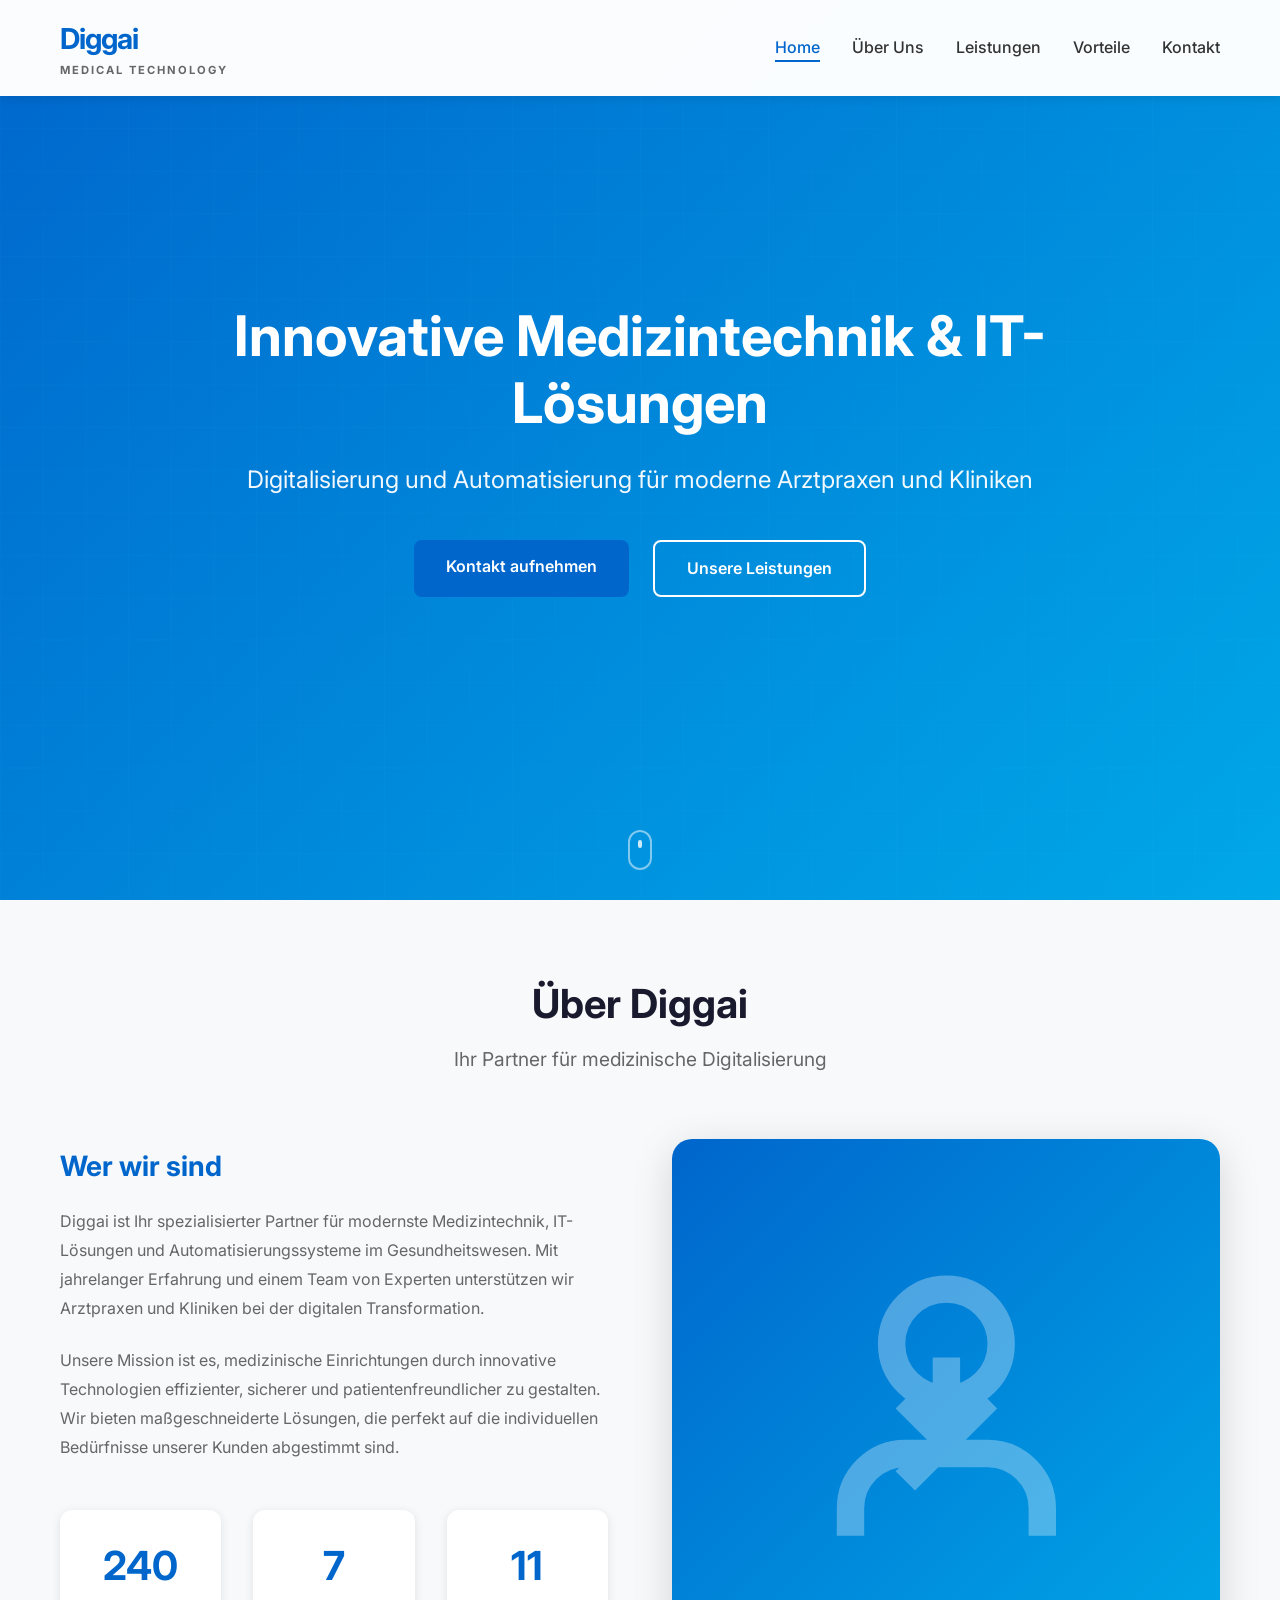
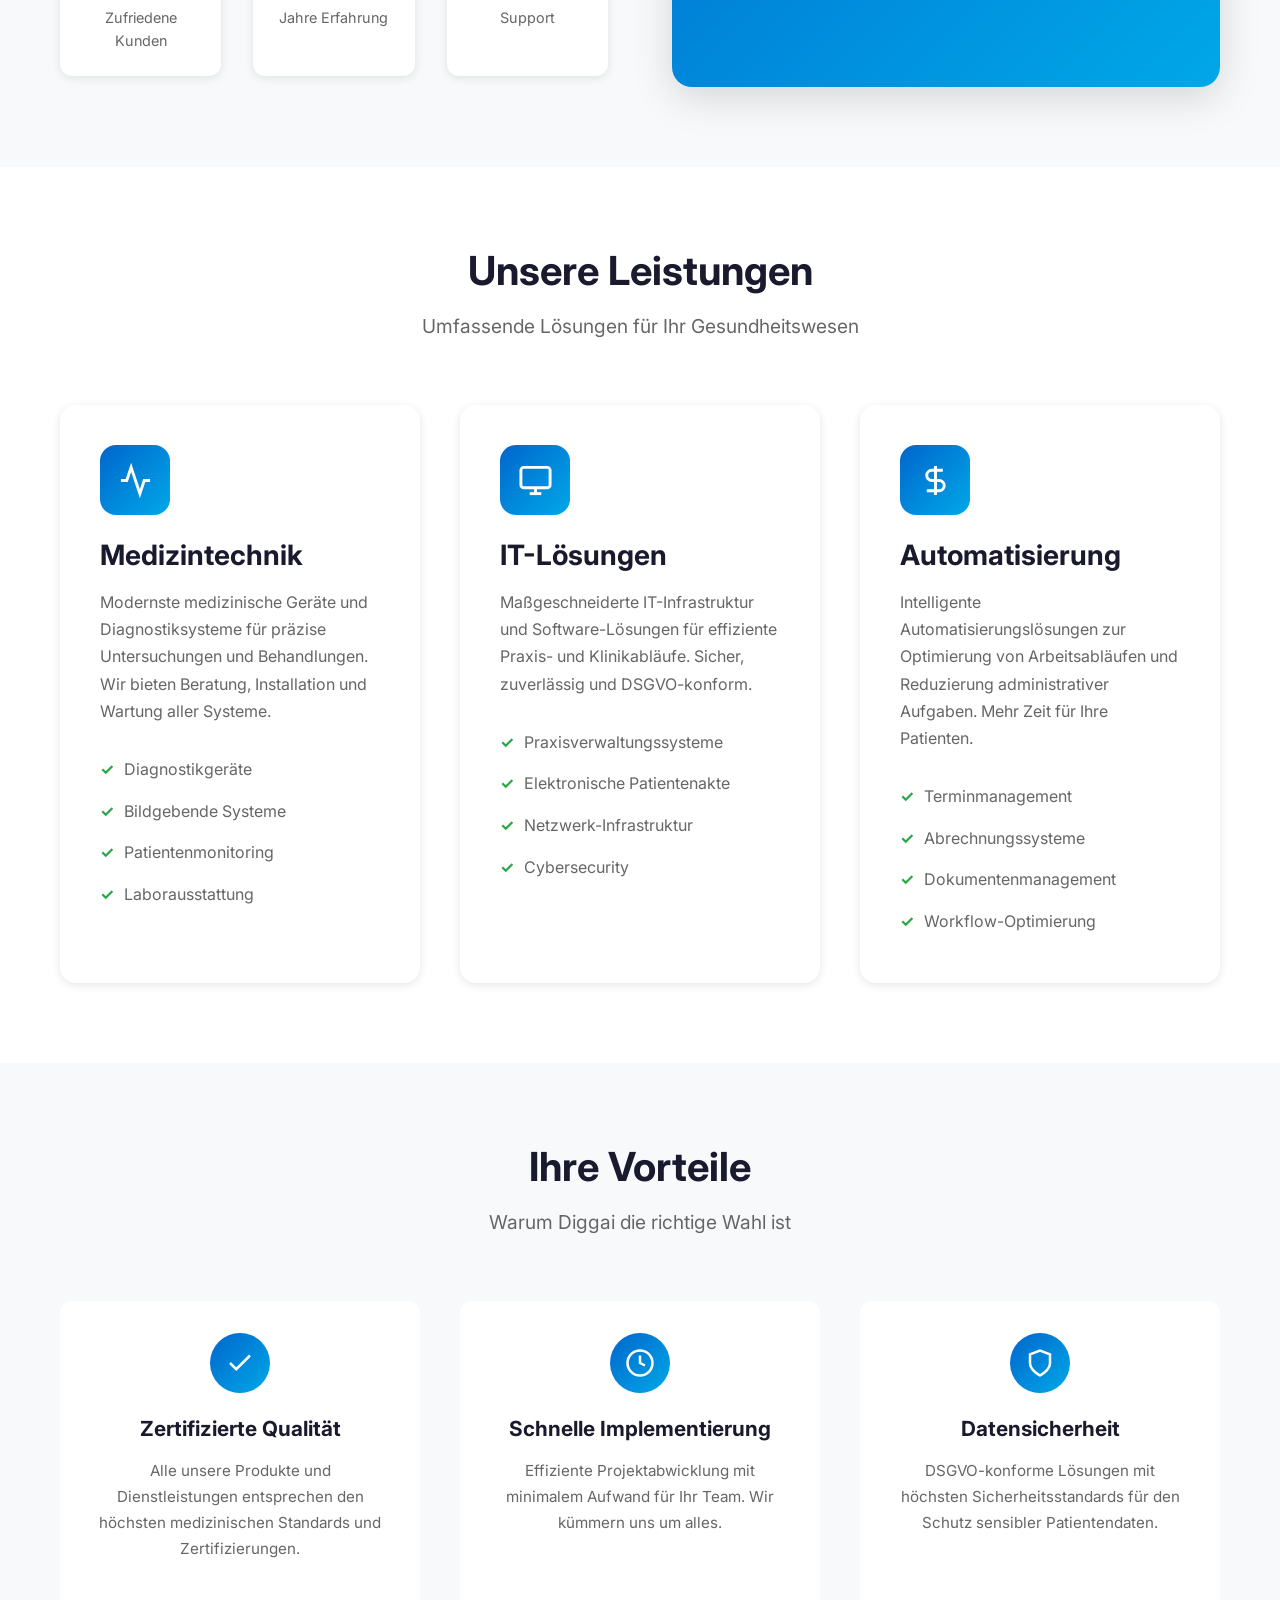
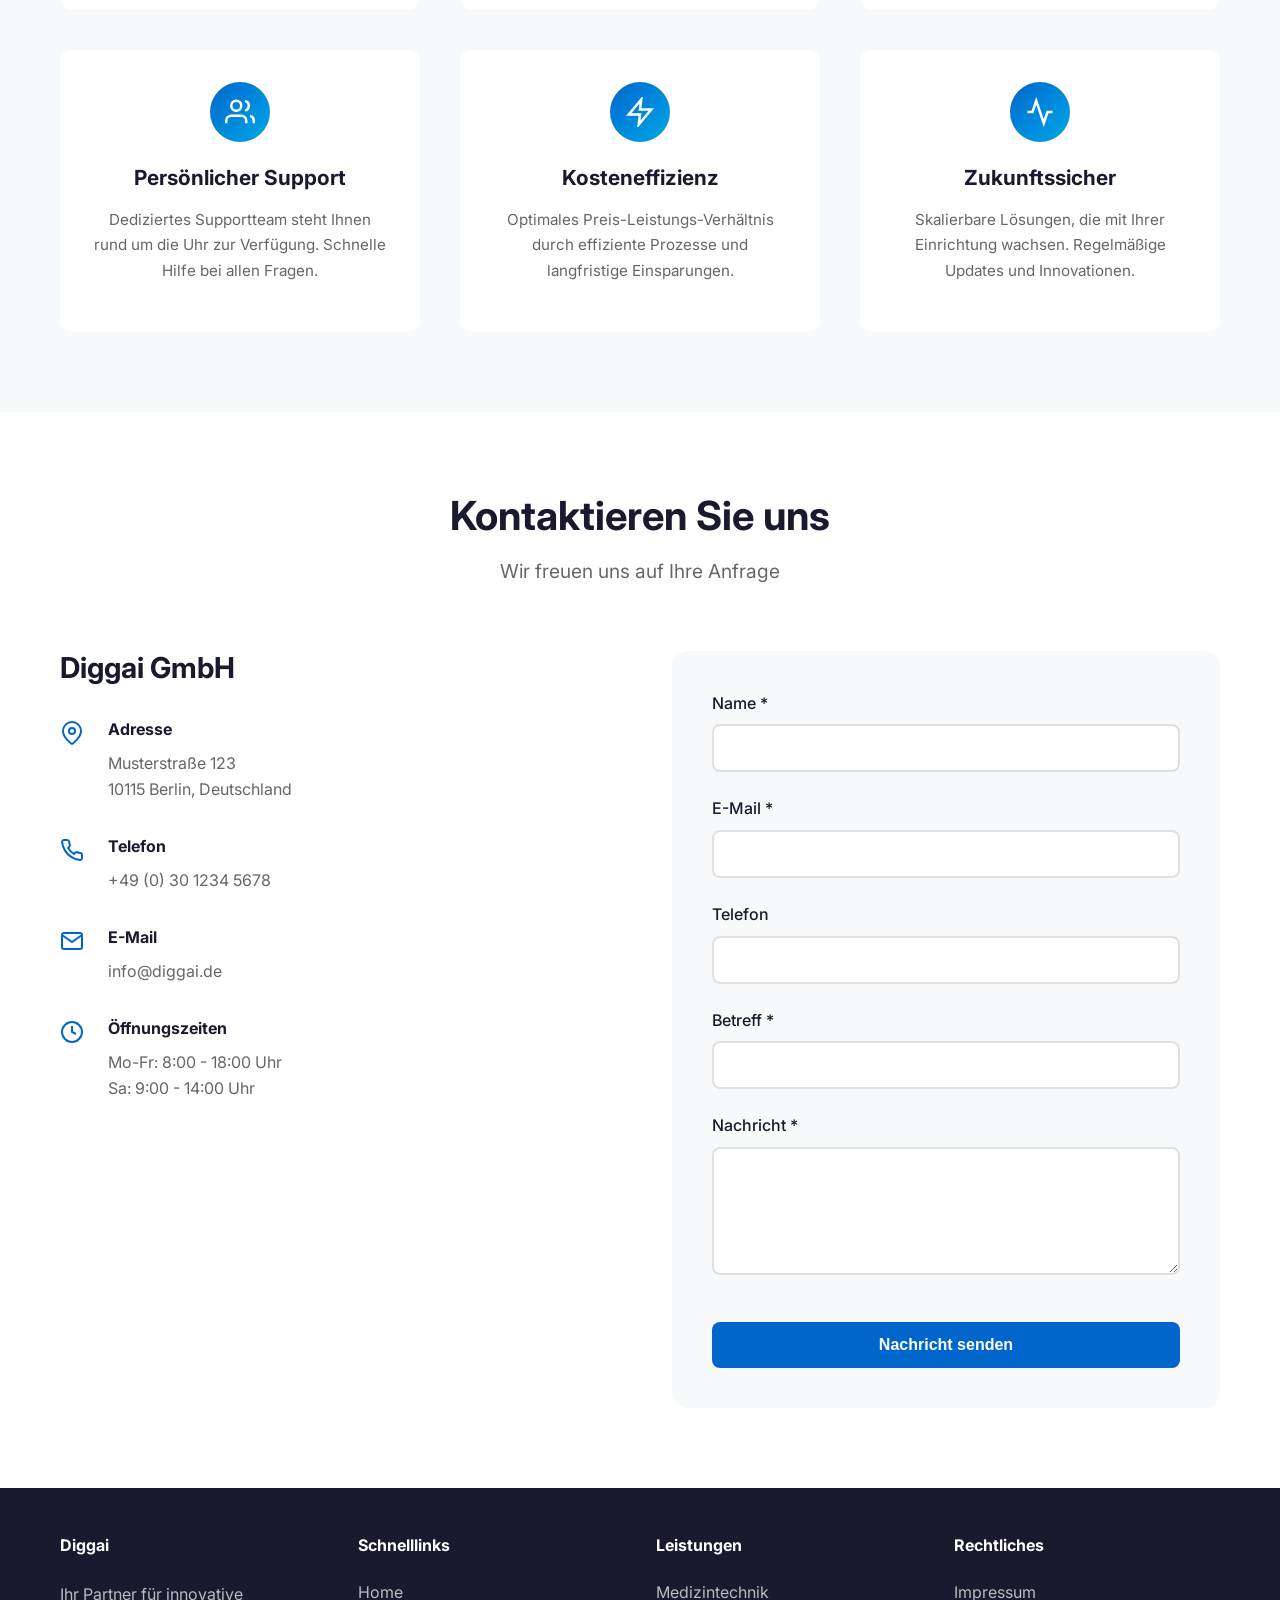
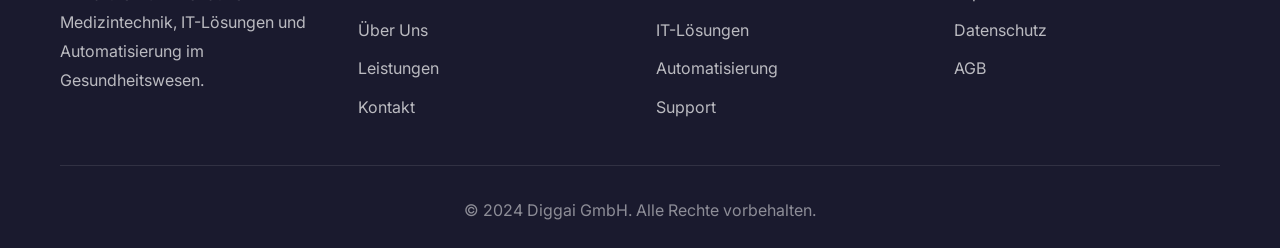
==== index.html @ b7301dbe "Create complete single-page website for Diggai medical technology company Co-authored-by: alshdaifat" ====
<!DOCTYPE html>
<html lang="de">
<head>
    <meta charset="UTF-8">
    <meta name="viewport" content="width=device-width, initial-scale=1.0">
    <meta name="description" content="Diggai - Medizintechnik, IT-Lösungen und Automatisierung für Arztpraxen und Kliniken">
    <meta name="keywords" content="Medizintechnik, IT-Lösungen, Automatisierung, Arztpraxen, Kliniken, Digitalisierung">
    <title>Diggai - Medizintechnik & IT-Lösungen für Gesundheitseinrichtungen</title>
    <link rel="stylesheet" href="styles.css">
    <link rel="preconnect" href="https://fonts.googleapis.com">
    <link rel="preconnect" href="https://fonts.gstatic.com" crossorigin>
    <link href="https://fonts.googleapis.com/css2?family=Inter:wght@300;400;600;700&display=swap" rel="stylesheet">
</head>
<body>
    <!-- Navigation -->
    <nav class="navbar" id="navbar">
        <div class="container">
            <div class="nav-content">
                <div class="logo">
                    <span class="logo-text">Diggai</span>
                    <span class="logo-subtitle">Medical Technology</span>
                </div>
                <ul class="nav-menu" id="nav-menu">
                    <li><a href="#home" class="nav-link">Home</a></li>
                    <li><a href="#about" class="nav-link">Über Uns</a></li>
                    <li><a href="#services" class="nav-link">Leistungen</a></li>
                    <li><a href="#benefits" class="nav-link">Vorteile</a></li>
                    <li><a href="#contact" class="nav-link">Kontakt</a></li>
                </ul>
                <button class="mobile-menu-toggle" id="mobile-menu-toggle" aria-label="Toggle menu">
                    <span></span>
                    <span></span>
                    <span></span>
                </button>
            </div>
        </div>
    </nav>

    <!-- Hero Section -->
    <section id="home" class="hero">
        <div class="hero-overlay"></div>
        <div class="container">
            <div class="hero-content">
                <h1 class="hero-title fade-in">Innovative Medizintechnik & IT-Lösungen</h1>
                <p class="hero-subtitle fade-in">Digitalisierung und Automatisierung für moderne Arztpraxen und Kliniken</p>
                <div class="hero-buttons fade-in">
                    <a href="#contact" class="btn btn-primary">Kontakt aufnehmen</a>
                    <a href="#services" class="btn btn-secondary">Unsere Leistungen</a>
                </div>
            </div>
        </div>
        <div class="scroll-indicator">
            <span></span>
        </div>
    </section>

    <!-- About Section -->
    <section id="about" class="about section">
        <div class="container">
            <div class="section-header">
                <h2 class="section-title">Über Diggai</h2>
                <p class="section-subtitle">Ihr Partner für medizinische Digitalisierung</p>
            </div>
            <div class="about-content">
                <div class="about-text">
                    <h3>Wer wir sind</h3>
                    <p>Diggai ist Ihr spezialisierter Partner für modernste Medizintechnik, IT-Lösungen und Automatisierungssysteme im Gesundheitswesen. Mit jahrelanger Erfahrung und einem Team von Experten unterstützen wir Arztpraxen und Kliniken bei der digitalen Transformation.</p>
                    <p>Unsere Mission ist es, medizinische Einrichtungen durch innovative Technologien effizienter, sicherer und patientenfreundlicher zu gestalten. Wir bieten maßgeschneiderte Lösungen, die perfekt auf die individuellen Bedürfnisse unserer Kunden abgestimmt sind.</p>
                    <div class="about-stats">
                        <div class="stat">
                            <span class="stat-number">500+</span>
                            <span class="stat-label">Zufriedene Kunden</span>
                        </div>
                        <div class="stat">
                            <span class="stat-number">15+</span>
                            <span class="stat-label">Jahre Erfahrung</span>
                        </div>
                        <div class="stat">
                            <span class="stat-number">24/7</span>
                            <span class="stat-label">Support</span>
                        </div>
                    </div>
                </div>
                <div class="about-image">
                    <div class="image-placeholder">
                        <svg xmlns="http://www.w3.org/2000/svg" viewBox="0 0 24 24" fill="none" stroke="currentColor" stroke-width="2">
                            <path d="M19 21v-2a4 4 0 0 0-4-4H9a4 4 0 0 0-4 4v2"></path>
                            <circle cx="12" cy="7" r="4"></circle>
                            <path d="M12 14l-3 3m0-6l3 3m0 0l3-3m-3 3V8"></path>
                        </svg>
                    </div>
                </div>
            </div>
        </div>
    </section>

    <!-- Services Section -->
    <section id="services" class="services section">
        <div class="container">
            <div class="section-header">
                <h2 class="section-title">Unsere Leistungen</h2>
                <p class="section-subtitle">Umfassende Lösungen für Ihr Gesundheitswesen</p>
            </div>
            <div class="services-grid">
                <div class="service-card">
                    <div class="service-icon">
                        <svg xmlns="http://www.w3.org/2000/svg" viewBox="0 0 24 24" fill="none" stroke="currentColor" stroke-width="2">
                            <path d="M22 12h-4l-3 9L9 3l-3 9H2"></path>
                        </svg>
                    </div>
                    <h3>Medizintechnik</h3>
                    <p>Modernste medizinische Geräte und Diagnostiksysteme für präzise Untersuchungen und Behandlungen. Wir bieten Beratung, Installation und Wartung aller Systeme.</p>
                    <ul class="service-features">
                        <li>Diagnostikgeräte</li>
                        <li>Bildgebende Systeme</li>
                        <li>Patientenmonitoring</li>
                        <li>Laborausstattung</li>
                    </ul>
                </div>
                <div class="service-card">
                    <div class="service-icon">
                        <svg xmlns="http://www.w3.org/2000/svg" viewBox="0 0 24 24" fill="none" stroke="currentColor" stroke-width="2">
                            <rect x="2" y="3" width="20" height="14" rx="2" ry="2"></rect>
                            <line x1="8" y1="21" x2="16" y2="21"></line>
                            <line x1="12" y1="17" x2="12" y2="21"></line>
                        </svg>
                    </div>
                    <h3>IT-Lösungen</h3>
                    <p>Maßgeschneiderte IT-Infrastruktur und Software-Lösungen für effiziente Praxis- und Klinikabläufe. Sicher, zuverlässig und DSGVO-konform.</p>
                    <ul class="service-features">
                        <li>Praxisverwaltungssysteme</li>
                        <li>Elektronische Patientenakte</li>
                        <li>Netzwerk-Infrastruktur</li>
                        <li>Cybersecurity</li>
                    </ul>
                </div>
                <div class="service-card">
                    <div class="service-icon">
                        <svg xmlns="http://www.w3.org/2000/svg" viewBox="0 0 24 24" fill="none" stroke="currentColor" stroke-width="2">
                            <path d="M12 2v20M17 5H9.5a3.5 3.5 0 0 0 0 7h5a3.5 3.5 0 0 1 0 7H6"></path>
                        </svg>
                    </div>
                    <h3>Automatisierung</h3>
                    <p>Intelligente Automatisierungslösungen zur Optimierung von Arbeitsabläufen und Reduzierung administrativer Aufgaben. Mehr Zeit für Ihre Patienten.</p>
                    <ul class="service-features">
                        <li>Terminmanagement</li>
                        <li>Abrechnungssysteme</li>
                        <li>Dokumentenmanagement</li>
                        <li>Workflow-Optimierung</li>
                    </ul>
                </div>
            </div>
        </div>
    </section>

    <!-- Benefits Section -->
    <section id="benefits" class="benefits section">
        <div class="container">
            <div class="section-header">
                <h2 class="section-title">Ihre Vorteile</h2>
                <p class="section-subtitle">Warum Diggai die richtige Wahl ist</p>
            </div>
            <div class="benefits-grid">
                <div class="benefit-item">
                    <div class="benefit-icon">
                        <svg xmlns="http://www.w3.org/2000/svg" viewBox="0 0 24 24" fill="none" stroke="currentColor" stroke-width="2">
                            <polyline points="20 6 9 17 4 12"></polyline>
                        </svg>
                    </div>
                    <h3>Zertifizierte Qualität</h3>
                    <p>Alle unsere Produkte und Dienstleistungen entsprechen den höchsten medizinischen Standards und Zertifizierungen.</p>
                </div>
                <div class="benefit-item">
                    <div class="benefit-icon">
                        <svg xmlns="http://www.w3.org/2000/svg" viewBox="0 0 24 24" fill="none" stroke="currentColor" stroke-width="2">
                            <circle cx="12" cy="12" r="10"></circle>
                            <polyline points="12 6 12 12 16 14"></polyline>
                        </svg>
                    </div>
                    <h3>Schnelle Implementierung</h3>
                    <p>Effiziente Projektabwicklung mit minimalem Aufwand für Ihr Team. Wir kümmern uns um alles.</p>
                </div>
                <div class="benefit-item">
                    <div class="benefit-icon">
                        <svg xmlns="http://www.w3.org/2000/svg" viewBox="0 0 24 24" fill="none" stroke="currentColor" stroke-width="2">
                            <path d="M12 22s8-4 8-10V5l-8-3-8 3v7c0 6 8 10 8 10z"></path>
                        </svg>
                    </div>
                    <h3>Datensicherheit</h3>
                    <p>DSGVO-konforme Lösungen mit höchsten Sicherheitsstandards für den Schutz sensibler Patientendaten.</p>
                </div>
                <div class="benefit-item">
                    <div class="benefit-icon">
                        <svg xmlns="http://www.w3.org/2000/svg" viewBox="0 0 24 24" fill="none" stroke="currentColor" stroke-width="2">
                            <path d="M17 21v-2a4 4 0 0 0-4-4H5a4 4 0 0 0-4 4v2"></path>
                            <circle cx="9" cy="7" r="4"></circle>
                            <path d="M23 21v-2a4 4 0 0 0-3-3.87"></path>
                            <path d="M16 3.13a4 4 0 0 1 0 7.75"></path>
                        </svg>
                    </div>
                    <h3>Persönlicher Support</h3>
                    <p>Dediziertes Supportteam steht Ihnen rund um die Uhr zur Verfügung. Schnelle Hilfe bei allen Fragen.</p>
                </div>
                <div class="benefit-item">
                    <div class="benefit-icon">
                        <svg xmlns="http://www.w3.org/2000/svg" viewBox="0 0 24 24" fill="none" stroke="currentColor" stroke-width="2">
                            <path d="M13 2L3 14h9l-1 8 10-12h-9l1-8z"></path>
                        </svg>
                    </div>
                    <h3>Kosteneffizienz</h3>
                    <p>Optimales Preis-Leistungs-Verhältnis durch effiziente Prozesse und langfristige Einsparungen.</p>
                </div>
                <div class="benefit-item">
                    <div class="benefit-icon">
                        <svg xmlns="http://www.w3.org/2000/svg" viewBox="0 0 24 24" fill="none" stroke="currentColor" stroke-width="2">
                            <polyline points="22 12 18 12 15 21 9 3 6 12 2 12"></polyline>
                        </svg>
                    </div>
                    <h3>Zukunftssicher</h3>
                    <p>Skalierbare Lösungen, die mit Ihrer Einrichtung wachsen. Regelmäßige Updates und Innovationen.</p>
                </div>
            </div>
        </div>
    </section>

    <!-- Contact Section -->
    <section id="contact" class="contact section">
        <div class="container">
            <div class="section-header">
                <h2 class="section-title">Kontaktieren Sie uns</h2>
                <p class="section-subtitle">Wir freuen uns auf Ihre Anfrage</p>
            </div>
            <div class="contact-content">
                <div class="contact-info">
                    <h3>Diggai GmbH</h3>
                    <div class="contact-item">
                        <svg xmlns="http://www.w3.org/2000/svg" viewBox="0 0 24 24" fill="none" stroke="currentColor" stroke-width="2">
                            <path d="M21 10c0 7-9 13-9 13s-9-6-9-13a9 9 0 0 1 18 0z"></path>
                            <circle cx="12" cy="10" r="3"></circle>
                        </svg>
                        <div>
                            <strong>Adresse</strong>
                            <p>Musterstraße 123<br>10115 Berlin, Deutschland</p>
                        </div>
                    </div>
                    <div class="contact-item">
                        <svg xmlns="http://www.w3.org/2000/svg" viewBox="0 0 24 24" fill="none" stroke="currentColor" stroke-width="2">
                            <path d="M22 16.92v3a2 2 0 0 1-2.18 2 19.79 19.79 0 0 1-8.63-3.07 19.5 19.5 0 0 1-6-6 19.79 19.79 0 0 1-3.07-8.67A2 2 0 0 1 4.11 2h3a2 2 0 0 1 2 1.72 12.84 12.84 0 0 0 .7 2.81 2 2 0 0 1-.45 2.11L8.09 9.91a16 16 0 0 0 6 6l1.27-1.27a2 2 0 0 1 2.11-.45 12.84 12.84 0 0 0 2.81.7A2 2 0 0 1 22 16.92z"></path>
                        </svg>
                        <div>
                            <strong>Telefon</strong>
                            <p>+49 (0) 30 1234 5678</p>
                        </div>
                    </div>
                    <div class="contact-item">
                        <svg xmlns="http://www.w3.org/2000/svg" viewBox="0 0 24 24" fill="none" stroke="currentColor" stroke-width="2">
                            <path d="M4 4h16c1.1 0 2 .9 2 2v12c0 1.1-.9 2-2 2H4c-1.1 0-2-.9-2-2V6c0-1.1.9-2 2-2z"></path>
                            <polyline points="22,6 12,13 2,6"></polyline>
                        </svg>
                        <div>
                            <strong>E-Mail</strong>
                            <p>info@diggai.de</p>
                        </div>
                    </div>
                    <div class="contact-item">
                        <svg xmlns="http://www.w3.org/2000/svg" viewBox="0 0 24 24" fill="none" stroke="currentColor" stroke-width="2">
                            <circle cx="12" cy="12" r="10"></circle>
                            <polyline points="12 6 12 12 16 14"></polyline>
                        </svg>
                        <div>
                            <strong>Öffnungszeiten</strong>
                            <p>Mo-Fr: 8:00 - 18:00 Uhr<br>Sa: 9:00 - 14:00 Uhr</p>
                        </div>
                    </div>
                </div>
                <div class="contact-form-wrapper">
                    <form class="contact-form" id="contact-form">
                        <div class="form-group">
                            <label for="name">Name *</label>
                            <input type="text" id="name" name="name" required>
                        </div>
                        <div class="form-group">
                            <label for="email">E-Mail *</label>
                            <input type="email" id="email" name="email" required>
                        </div>
                        <div class="form-group">
                            <label for="phone">Telefon</label>
                            <input type="tel" id="phone" name="phone">
                        </div>
                        <div class="form-group">
                            <label for="subject">Betreff *</label>
                            <input type="text" id="subject" name="subject" required>
                        </div>
                        <div class="form-group">
                            <label for="message">Nachricht *</label>
                            <textarea id="message" name="message" rows="5" required></textarea>
                        </div>
                        <button type="submit" class="btn btn-primary">Nachricht senden</button>
                    </form>
                    <div id="form-message" class="form-message"></div>
                </div>
            </div>
        </div>
    </section>

    <!-- Footer -->
    <footer class="footer">
        <div class="container">
            <div class="footer-content">
                <div class="footer-col">
                    <h4>Diggai</h4>
                    <p>Ihr Partner für innovative Medizintechnik, IT-Lösungen und Automatisierung im Gesundheitswesen.</p>
                </div>
                <div class="footer-col">
                    <h4>Schnelllinks</h4>
                    <ul>
                        <li><a href="#home">Home</a></li>
                        <li><a href="#about">Über Uns</a></li>
                        <li><a href="#services">Leistungen</a></li>
                        <li><a href="#contact">Kontakt</a></li>
                    </ul>
                </div>
                <div class="footer-col">
                    <h4>Leistungen</h4>
                    <ul>
                        <li><a href="#services">Medizintechnik</a></li>
                        <li><a href="#services">IT-Lösungen</a></li>
                        <li><a href="#services">Automatisierung</a></li>
                        <li><a href="#services">Support</a></li>
                    </ul>
                </div>
                <div class="footer-col">
                    <h4>Rechtliches</h4>
                    <ul>
                        <li><a href="#impressum">Impressum</a></li>
                        <li><a href="#datenschutz">Datenschutz</a></li>
                        <li><a href="#agb">AGB</a></li>
                    </ul>
                </div>
            </div>
            <div class="footer-bottom">
                <p>&copy; 2024 Diggai GmbH. Alle Rechte vorbehalten.</p>
            </div>
        </div>
    </footer>

    <script src="script.js"></script>
</body>
</html>
---- styles.css ----
/* Reset and Base Styles */
* {
    margin: 0;
    padding: 0;
    box-sizing: border-box;
}

:root {
    --primary-color: #0066cc;
    --secondary-color: #00a8e8;
    --accent-color: #00d9ff;
    --dark-color: #1a1a2e;
    --light-color: #f8f9fa;
    --text-color: #333333;
    --text-light: #666666;
    --success-color: #28a745;
    --border-color: #e0e0e0;
    --shadow: 0 2px 10px rgba(0, 0, 0, 0.1);
    --shadow-lg: 0 10px 40px rgba(0, 0, 0, 0.15);
}

html {
    scroll-behavior: smooth;
}

body {
    font-family: 'Inter', -apple-system, BlinkMacSystemFont, 'Segoe UI', Roboto, Oxygen, Ubuntu, Cantarell, sans-serif;
    line-height: 1.6;
    color: var(--text-color);
    background-color: #ffffff;
}

.container {
    max-width: 1200px;
    margin: 0 auto;
    padding: 0 20px;
}

.section {
    padding: 80px 0;
}

/* Typography */
h1, h2, h3, h4, h5, h6 {
    font-weight: 700;
    line-height: 1.2;
    margin-bottom: 1rem;
}

h1 {
    font-size: 3rem;
}

h2 {
    font-size: 2.5rem;
}

h3 {
    font-size: 1.75rem;
}

p {
    margin-bottom: 1rem;
    color: var(--text-light);
}

/* Buttons */
.btn {
    display: inline-block;
    padding: 14px 32px;
    font-size: 1rem;
    font-weight: 600;
    text-decoration: none;
    border-radius: 8px;
    transition: all 0.3s ease;
    cursor: pointer;
    border: none;
    text-align: center;
}

.btn-primary {
    background-color: var(--primary-color);
    color: white;
}

.btn-primary:hover {
    background-color: #0052a3;
    transform: translateY(-2px);
    box-shadow: var(--shadow-lg);
}

.btn-secondary {
    background-color: transparent;
    color: white;
    border: 2px solid white;
}

.btn-secondary:hover {
    background-color: white;
    color: var(--primary-color);
}

/* Navigation */
.navbar {
    position: fixed;
    top: 0;
    left: 0;
    right: 0;
    background-color: rgba(255, 255, 255, 0.98);
    box-shadow: var(--shadow);
    z-index: 1000;
    transition: all 0.3s ease;
}

.navbar.scrolled {
    box-shadow: var(--shadow-lg);
}

.nav-content {
    display: flex;
    justify-content: space-between;
    align-items: center;
    padding: 1rem 0;
}

.logo {
    display: flex;
    flex-direction: column;
    font-weight: 700;
}

.logo-text {
    font-size: 1.8rem;
    color: var(--primary-color);
    letter-spacing: -1px;
}

.logo-subtitle {
    font-size: 0.7rem;
    color: var(--text-light);
    text-transform: uppercase;
    letter-spacing: 2px;
}

.nav-menu {
    display: flex;
    list-style: none;
    gap: 2rem;
}

.nav-link {
    text-decoration: none;
    color: var(--text-color);
    font-weight: 500;
    transition: color 0.3s ease;
    position: relative;
}

.nav-link:hover {
    color: var(--primary-color);
}

.nav-link::after {
    content: '';
    position: absolute;
    bottom: -5px;
    left: 0;
    width: 0;
    height: 2px;
    background-color: var(--primary-color);
    transition: width 0.3s ease;
}

.nav-link:hover::after {
    width: 100%;
}

.mobile-menu-toggle {
    display: none;
    flex-direction: column;
    gap: 4px;
    background: none;
    border: none;
    cursor: pointer;
}

.mobile-menu-toggle span {
    width: 25px;
    height: 3px;
    background-color: var(--text-color);
    transition: all 0.3s ease;
}

/* Hero Section */
.hero {
    position: relative;
    min-height: 100vh;
    display: flex;
    align-items: center;
    justify-content: center;
    background: linear-gradient(135deg, #0066cc 0%, #00a8e8 100%);
    color: white;
    overflow: hidden;
}

.hero-overlay {
    position: absolute;
    top: 0;
    left: 0;
    right: 0;
    bottom: 0;
    background: url('data:image/svg+xml,<svg xmlns="http://www.w3.org/2000/svg" viewBox="0 0 1200 800"><defs><pattern id="grid" width="40" height="40" patternUnits="userSpaceOnUse"><path d="M 40 0 L 0 0 0 40" fill="none" stroke="rgba(255,255,255,0.05)" stroke-width="1"/></pattern></defs><rect width="100%" height="100%" fill="url(%23grid)"/></svg>');
    opacity: 0.5;
}

.hero-content {
    position: relative;
    z-index: 1;
    text-align: center;
    max-width: 900px;
    padding: 0 20px;
}

.hero-title {
    font-size: 3.5rem;
    margin-bottom: 1.5rem;
    animation: fadeInUp 1s ease;
}

.hero-subtitle {
    font-size: 1.5rem;
    margin-bottom: 2.5rem;
    color: rgba(255, 255, 255, 0.95);
    animation: fadeInUp 1s ease 0.2s both;
}

.hero-buttons {
    display: flex;
    gap: 1.5rem;
    justify-content: center;
    flex-wrap: wrap;
    animation: fadeInUp 1s ease 0.4s both;
}

.scroll-indicator {
    position: absolute;
    bottom: 30px;
    left: 50%;
    transform: translateX(-50%);
    animation: bounce 2s infinite;
}

.scroll-indicator span {
    display: block;
    width: 24px;
    height: 40px;
    border: 2px solid rgba(255, 255, 255, 0.5);
    border-radius: 12px;
    position: relative;
}

.scroll-indicator span::before {
    content: '';
    position: absolute;
    top: 8px;
    left: 50%;
    transform: translateX(-50%);
    width: 4px;
    height: 8px;
    background-color: rgba(255, 255, 255, 0.8);
    border-radius: 2px;
    animation: scrollDown 2s infinite;
}

/* Animations */
@keyframes fadeInUp {
    from {
        opacity: 0;
        transform: translateY(30px);
    }
    to {
        opacity: 1;
        transform: translateY(0);
    }
}

@keyframes bounce {
    0%, 20%, 50%, 80%, 100% {
        transform: translateX(-50%) translateY(0);
    }
    40% {
        transform: translateX(-50%) translateY(-10px);
    }
    60% {
        transform: translateX(-50%) translateY(-5px);
    }
}

@keyframes scrollDown {
    0% {
        opacity: 1;
        transform: translateX(-50%) translateY(0);
    }
    100% {
        opacity: 0;
        transform: translateX(-50%) translateY(20px);
    }
}

.fade-in {
    opacity: 0;
    animation: fadeInUp 1s ease forwards;
}

/* Section Headers */
.section-header {
    text-align: center;
    margin-bottom: 4rem;
}

.section-title {
    color: var(--dark-color);
    margin-bottom: 1rem;
}

.section-subtitle {
    font-size: 1.2rem;
    color: var(--text-light);
}

/* About Section */
.about {
    background-color: var(--light-color);
}

.about-content {
    display: grid;
    grid-template-columns: 1fr 1fr;
    gap: 4rem;
    align-items: center;
}

.about-text h3 {
    color: var(--primary-color);
    margin-bottom: 1.5rem;
}

.about-text p {
    margin-bottom: 1.5rem;
    line-height: 1.8;
}

.about-stats {
    display: grid;
    grid-template-columns: repeat(3, 1fr);
    gap: 2rem;
    margin-top: 3rem;
}

.stat {
    text-align: center;
    padding: 1.5rem;
    background: white;
    border-radius: 12px;
    box-shadow: var(--shadow);
}

.stat-number {
    display: block;
    font-size: 2.5rem;
    font-weight: 700;
    color: var(--primary-color);
    margin-bottom: 0.5rem;
}

.stat-label {
    display: block;
    font-size: 0.9rem;
    color: var(--text-light);
}

.about-image {
    display: flex;
    align-items: center;
    justify-content: center;
}

.image-placeholder {
    width: 100%;
    aspect-ratio: 1;
    background: linear-gradient(135deg, var(--primary-color), var(--secondary-color));
    border-radius: 20px;
    display: flex;
    align-items: center;
    justify-content: center;
    box-shadow: var(--shadow-lg);
}

.image-placeholder svg {
    width: 60%;
    height: 60%;
    color: white;
    opacity: 0.3;
}

/* Services Section */
.services-grid {
    display: grid;
    grid-template-columns: repeat(3, 1fr);
    gap: 2.5rem;
}

.service-card {
    background: white;
    padding: 2.5rem;
    border-radius: 16px;
    box-shadow: var(--shadow);
    transition: all 0.3s ease;
}

.service-card:hover {
    transform: translateY(-10px);
    box-shadow: var(--shadow-lg);
}

.service-icon {
    width: 70px;
    height: 70px;
    background: linear-gradient(135deg, var(--primary-color), var(--secondary-color));
    border-radius: 16px;
    display: flex;
    align-items: center;
    justify-content: center;
    margin-bottom: 1.5rem;
}

.service-icon svg {
    width: 35px;
    height: 35px;
    color: white;
}

.service-card h3 {
    color: var(--dark-color);
    margin-bottom: 1rem;
}

.service-card p {
    margin-bottom: 1.5rem;
    line-height: 1.7;
}

.service-features {
    list-style: none;
    padding-left: 0;
}

.service-features li {
    padding: 0.5rem 0;
    padding-left: 1.5rem;
    position: relative;
    color: var(--text-light);
}

.service-features li::before {
    content: '✓';
    position: absolute;
    left: 0;
    color: var(--success-color);
    font-weight: 700;
}

/* Benefits Section */
.benefits {
    background-color: var(--light-color);
}

.benefits-grid {
    display: grid;
    grid-template-columns: repeat(3, 1fr);
    gap: 2.5rem;
}

.benefit-item {
    background: white;
    padding: 2rem;
    border-radius: 12px;
    text-align: center;
    transition: all 0.3s ease;
}

.benefit-item:hover {
    box-shadow: var(--shadow-lg);
    transform: translateY(-5px);
}

.benefit-icon {
    width: 60px;
    height: 60px;
    background: linear-gradient(135deg, var(--primary-color), var(--secondary-color));
    border-radius: 50%;
    display: flex;
    align-items: center;
    justify-content: center;
    margin: 0 auto 1.5rem;
}

.benefit-icon svg {
    width: 30px;
    height: 30px;
    color: white;
}

.benefit-item h3 {
    color: var(--dark-color);
    margin-bottom: 1rem;
    font-size: 1.3rem;
}

.benefit-item p {
    font-size: 0.95rem;
    line-height: 1.7;
}

/* Contact Section */
.contact-content {
    display: grid;
    grid-template-columns: 1fr 1fr;
    gap: 4rem;
}

.contact-info h3 {
    color: var(--dark-color);
    margin-bottom: 2rem;
    font-size: 1.8rem;
}

.contact-item {
    display: flex;
    gap: 1.5rem;
    margin-bottom: 2rem;
    align-items: flex-start;
}

.contact-item svg {
    width: 24px;
    height: 24px;
    color: var(--primary-color);
    flex-shrink: 0;
    margin-top: 4px;
}

.contact-item strong {
    display: block;
    color: var(--dark-color);
    margin-bottom: 0.5rem;
}

.contact-item p {
    margin: 0;
    line-height: 1.6;
}

/* Contact Form */
.contact-form-wrapper {
    background: var(--light-color);
    padding: 2.5rem;
    border-radius: 16px;
}

.form-group {
    margin-bottom: 1.5rem;
}

.form-group label {
    display: block;
    margin-bottom: 0.5rem;
    color: var(--dark-color);
    font-weight: 500;
}

.form-group input,
.form-group textarea {
    width: 100%;
    padding: 12px 16px;
    border: 2px solid var(--border-color);
    border-radius: 8px;
    font-family: inherit;
    font-size: 1rem;
    transition: border-color 0.3s ease;
}

.form-group input:focus,
.form-group textarea:focus {
    outline: none;
    border-color: var(--primary-color);
}

.form-group textarea {
    resize: vertical;
}

.contact-form .btn {
    width: 100%;
    margin-top: 1rem;
}

.form-message {
    margin-top: 1.5rem;
    padding: 1rem;
    border-radius: 8px;
    display: none;
    text-align: center;
    font-weight: 500;
}

.form-message.success {
    display: block;
    background-color: #d4edda;
    color: #155724;
    border: 1px solid #c3e6cb;
}

.form-message.error {
    display: block;
    background-color: #f8d7da;
    color: #721c24;
    border: 1px solid #f5c6cb;
}

/* Footer */
.footer {
    background-color: var(--dark-color);
    color: white;
    padding: 3rem 0 1.5rem;
}

.footer-content {
    display: grid;
    grid-template-columns: repeat(4, 1fr);
    gap: 2rem;
    margin-bottom: 2rem;
}

.footer-col h4 {
    margin-bottom: 1.5rem;
    color: white;
}

.footer-col p {
    color: rgba(255, 255, 255, 0.7);
    line-height: 1.8;
}

.footer-col ul {
    list-style: none;
}

.footer-col ul li {
    margin-bottom: 0.8rem;
}

.footer-col ul li a {
    color: rgba(255, 255, 255, 0.7);
    text-decoration: none;
    transition: color 0.3s ease;
}

.footer-col ul li a:hover {
    color: var(--accent-color);
}

.footer-bottom {
    text-align: center;
    padding-top: 2rem;
    border-top: 1px solid rgba(255, 255, 255, 0.1);
}

.footer-bottom p {
    color: rgba(255, 255, 255, 0.5);
    margin: 0;
}

/* Responsive Design */
@media (max-width: 968px) {
    .nav-menu {
        position: fixed;
        left: -100%;
        top: 70px;
        flex-direction: column;
        background-color: white;
        width: 100%;
        text-align: center;
        transition: left 0.3s ease;
        box-shadow: var(--shadow-lg);
        padding: 2rem 0;
        gap: 0;
    }

    .nav-menu.active {
        left: 0;
    }

    .nav-menu li {
        padding: 1rem 0;
    }

    .mobile-menu-toggle {
        display: flex;
    }

    .mobile-menu-toggle.active span:nth-child(1) {
        transform: rotate(-45deg) translate(-5px, 6px);
    }

    .mobile-menu-toggle.active span:nth-child(2) {
        opacity: 0;
    }

    .mobile-menu-toggle.active span:nth-child(3) {
        transform: rotate(45deg) translate(-5px, -6px);
    }

    .hero-title {
        font-size: 2.5rem;
    }

    .hero-subtitle {
        font-size: 1.2rem;
    }

    .about-content {
        grid-template-columns: 1fr;
    }

    .about-stats {
        grid-template-columns: 1fr;
    }

    .services-grid {
        grid-template-columns: 1fr;
    }

    .benefits-grid {
        grid-template-columns: repeat(2, 1fr);
    }

    .contact-content {
        grid-template-columns: 1fr;
    }

    .footer-content {
        grid-template-columns: repeat(2, 1fr);
    }
}

@media (max-width: 576px) {
    h1 {
        font-size: 2rem;
    }

    h2 {
        font-size: 1.8rem;
    }

    .section {
        padding: 50px 0;
    }

    .hero-title {
        font-size: 2rem;
    }

    .hero-subtitle {
        font-size: 1rem;
    }

    .hero-buttons {
        flex-direction: column;
        gap: 1rem;
    }

    .btn {
        width: 100%;
    }

    .benefits-grid {
        grid-template-columns: 1fr;
    }

    .footer-content {
        grid-template-columns: 1fr;
    }
}
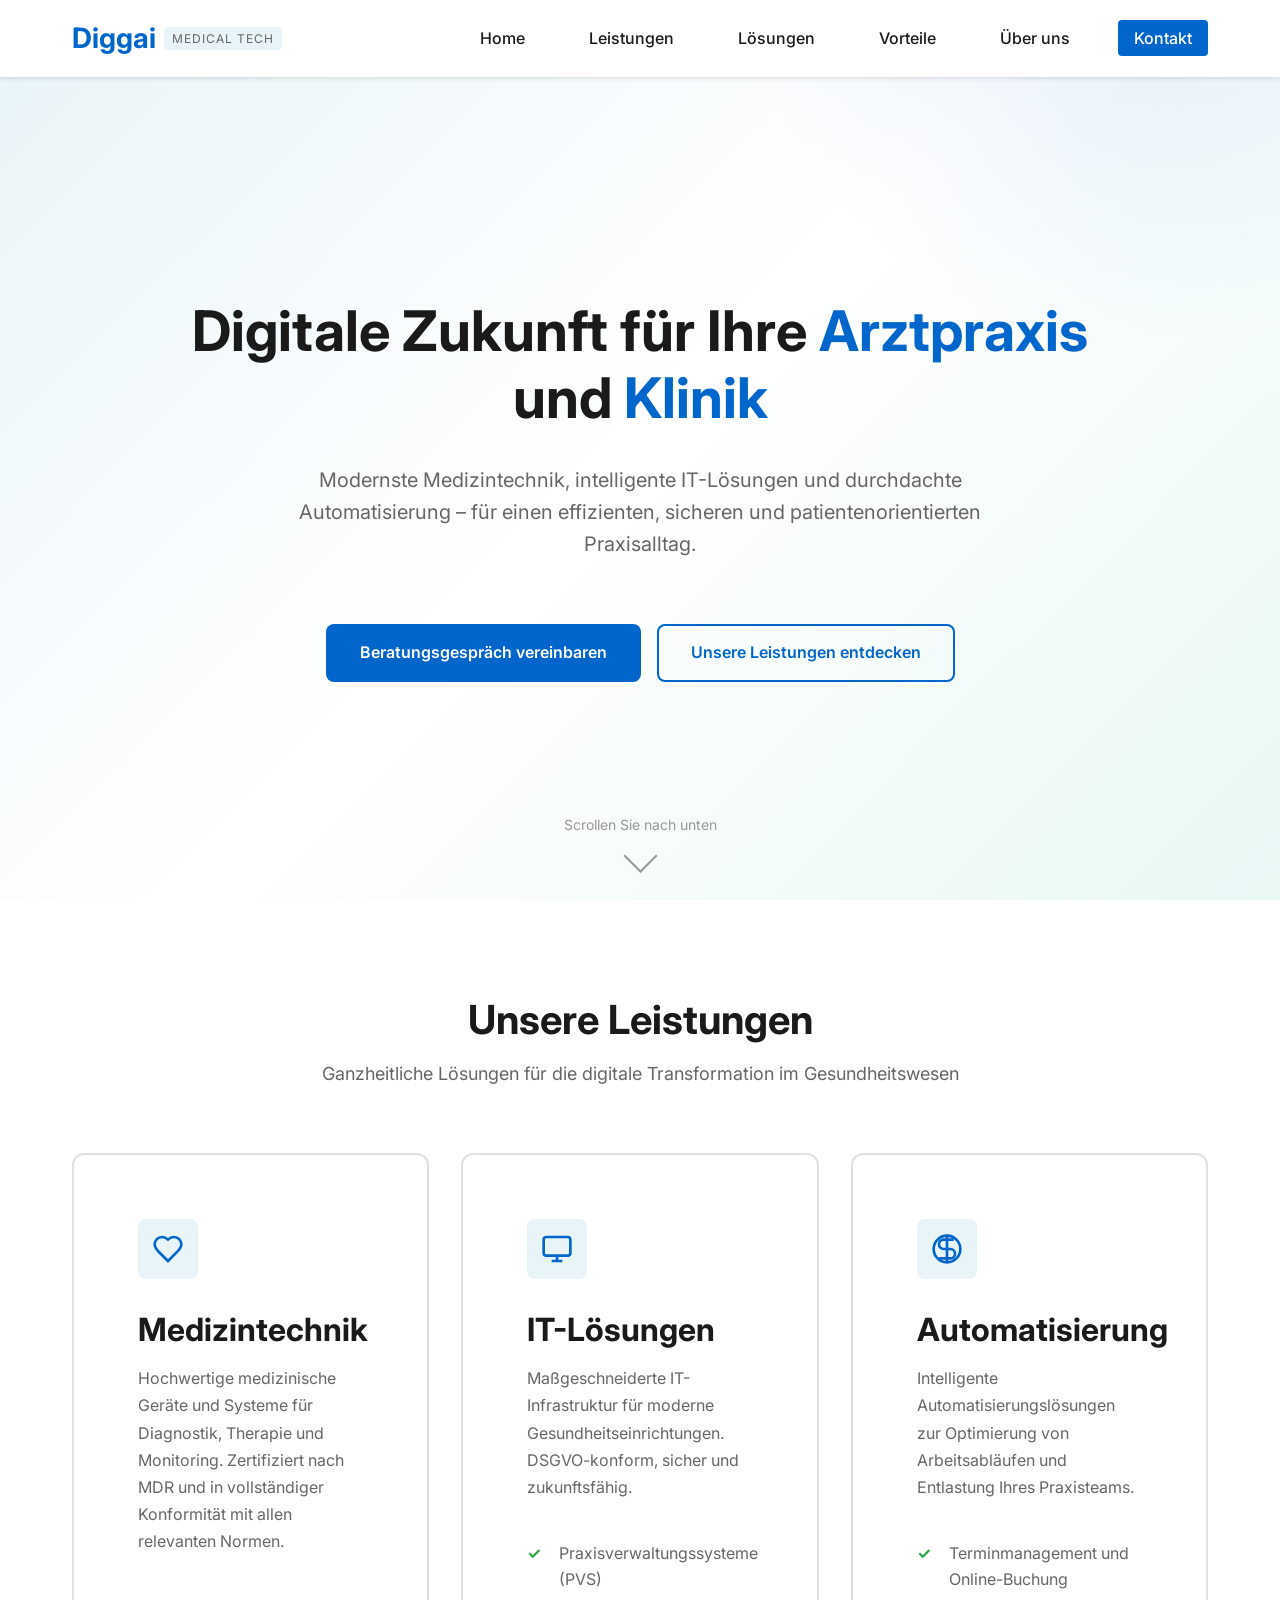
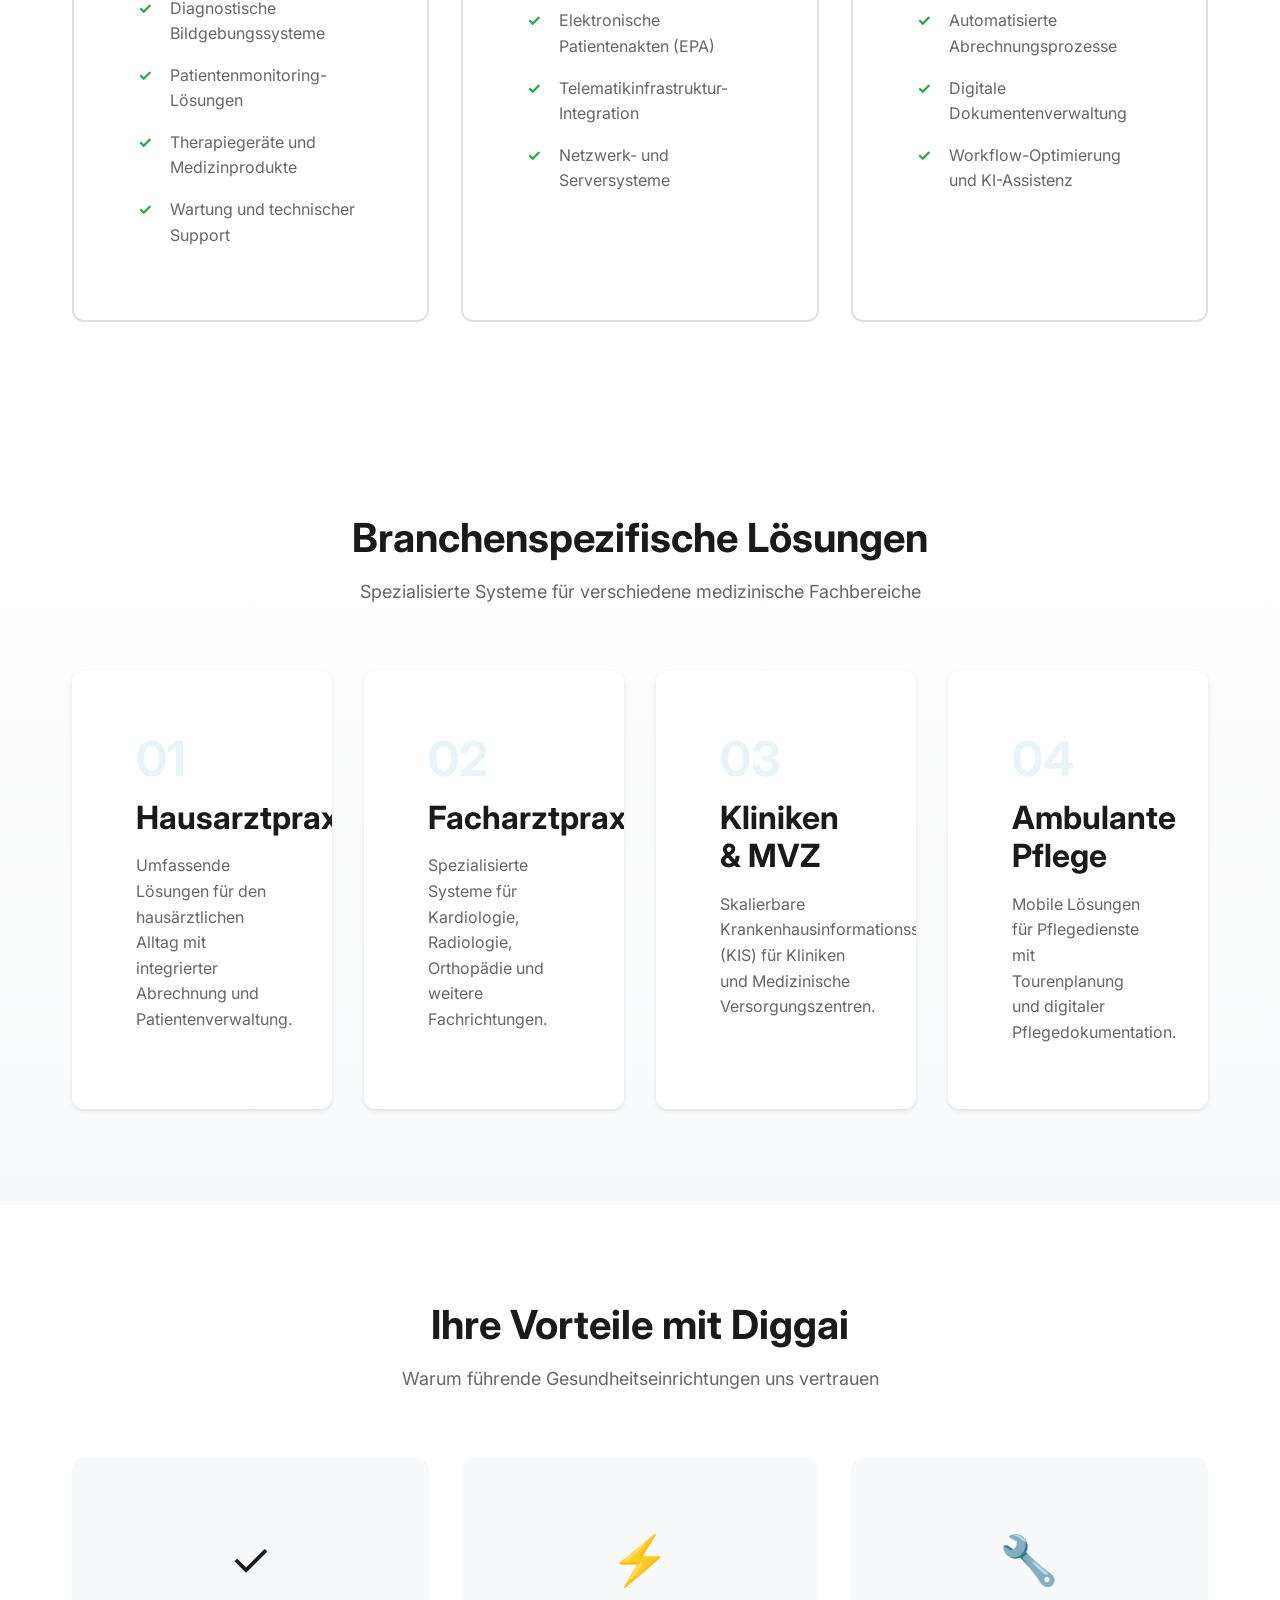
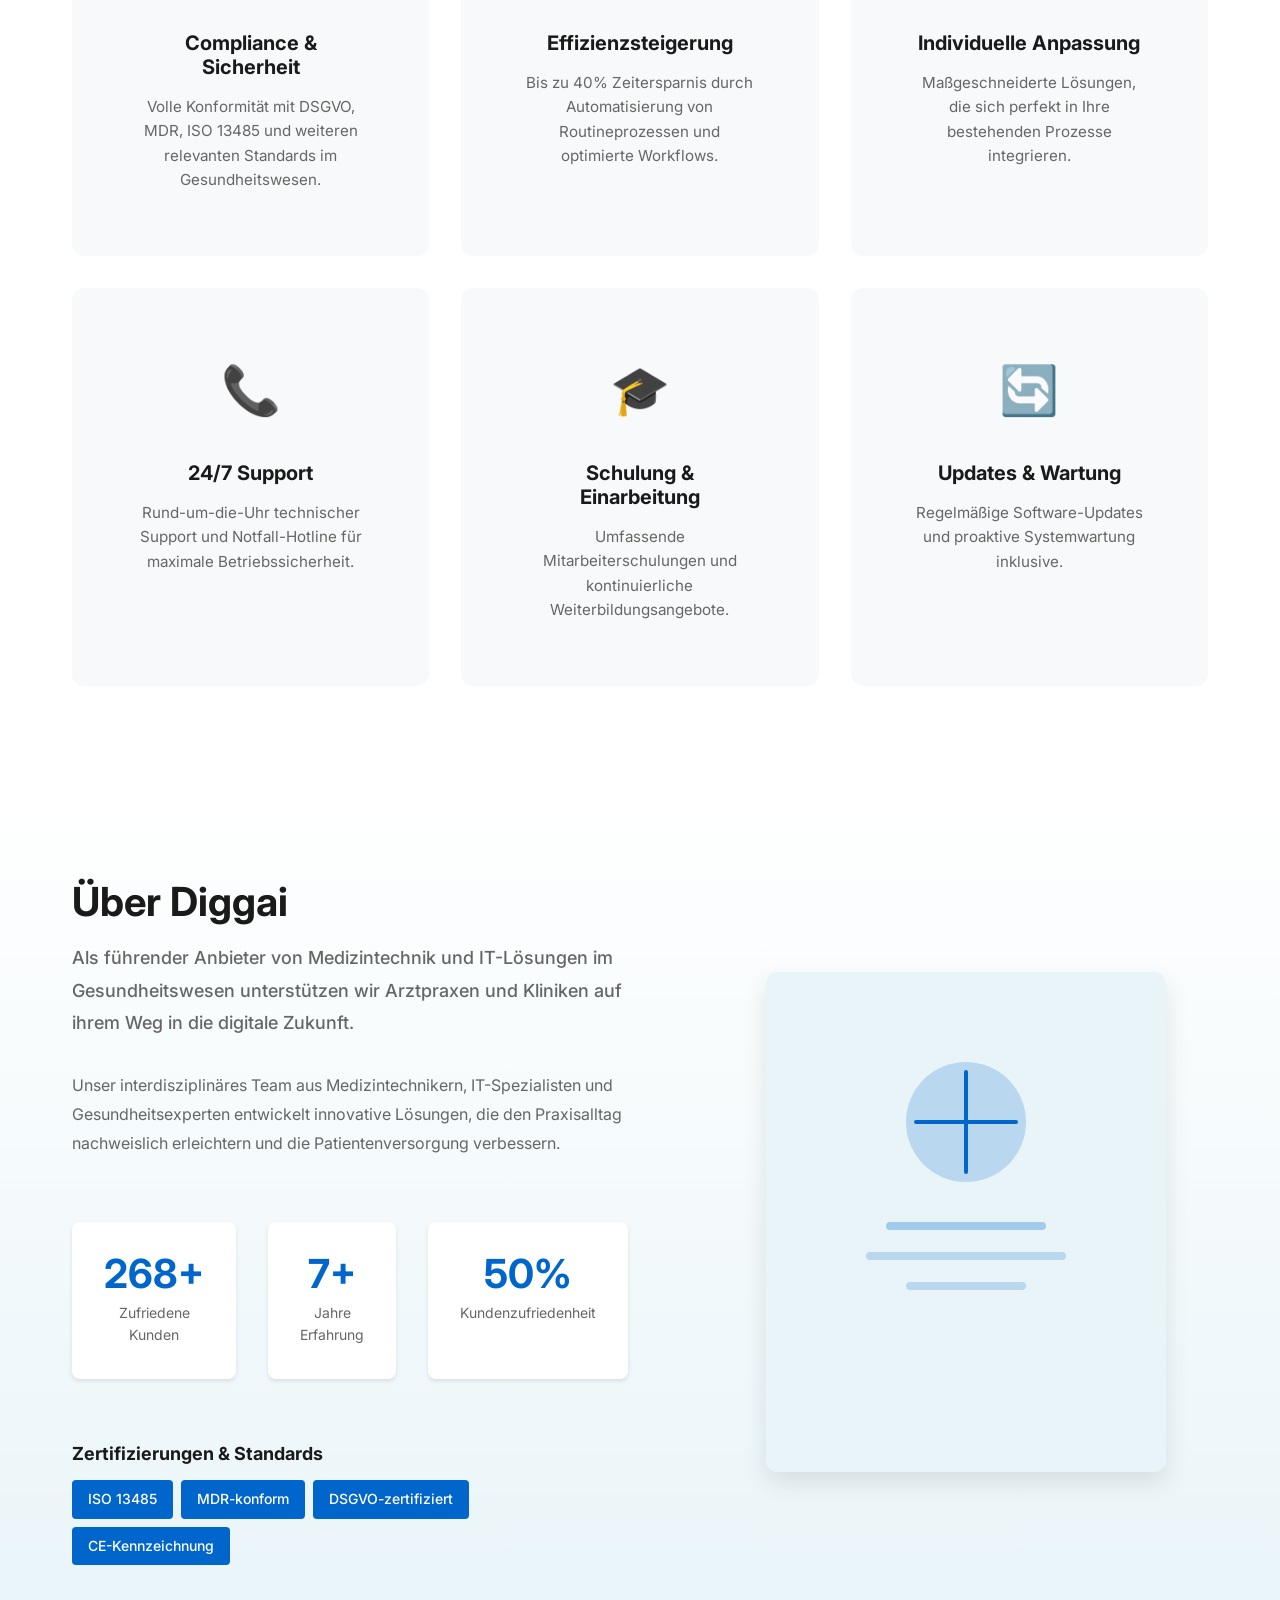
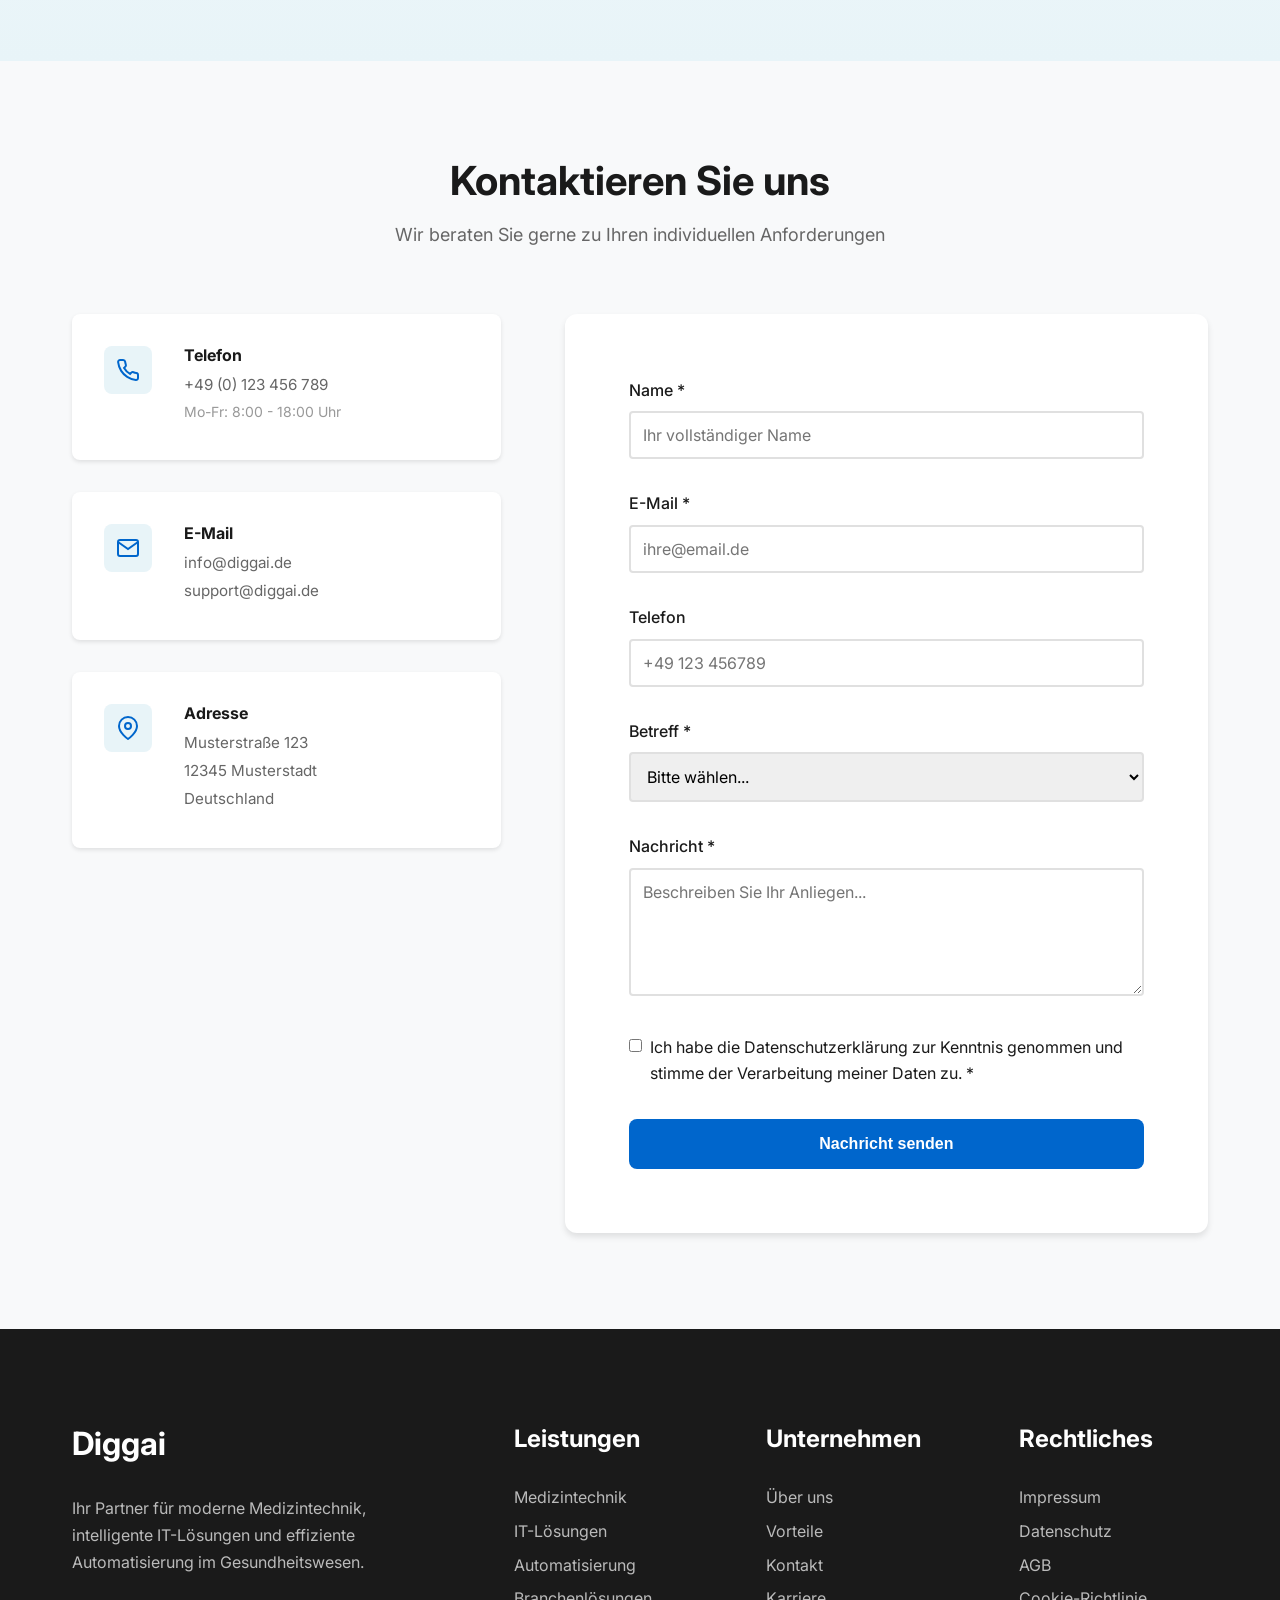
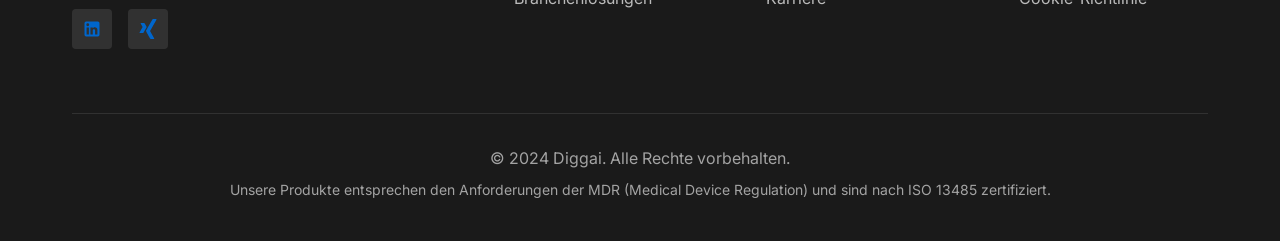
==== commit f1f61b20: "Create complete single-page website for Diggai medical technology company Co-authored-by: alshdaifat" ====
--- a/index.html
+++ b/index.html
@@ -4,300 +4,358 @@
     <meta charset="UTF-8">
     <meta name="viewport" content="width=device-width, initial-scale=1.0">
     <meta name="description" content="Diggai - Medizintechnik, IT-Lösungen und Automatisierung für Arztpraxen und Kliniken">
-    <meta name="keywords" content="Medizintechnik, IT-Lösungen, Automatisierung, Arztpraxen, Kliniken, Digitalisierung">
-    <title>Diggai - Medizintechnik & IT-Lösungen für Gesundheitseinrichtungen</title>
+    <meta name="keywords" content="Medizintechnik, IT-Lösungen, Praxisautomatisierung, Klinik-Software, Digitalisierung Gesundheitswesen">
+    <title>Diggai - Medizintechnik & IT-Lösungen für Arztpraxen und Kliniken</title>
     <link rel="stylesheet" href="styles.css">
     <link rel="preconnect" href="https://fonts.googleapis.com">
     <link rel="preconnect" href="https://fonts.gstatic.com" crossorigin>
-    <link href="https://fonts.googleapis.com/css2?family=Inter:wght@300;400;600;700&display=swap" rel="stylesheet">
+    <link href="https://fonts.googleapis.com/css2?family=Inter:wght@300;400;500;600;700&display=swap" rel="stylesheet">
 </head>
 <body>
     <!-- Navigation -->
     <nav class="navbar" id="navbar">
         <div class="container">
-            <div class="nav-content">
+            <div class="nav-wrapper">
                 <div class="logo">
-                    <span class="logo-text">Diggai</span>
-                    <span class="logo-subtitle">Medical Technology</span>
-                </div>
-                <ul class="nav-menu" id="nav-menu">
-                    <li><a href="#home" class="nav-link">Home</a></li>
-                    <li><a href="#about" class="nav-link">Über Uns</a></li>
-                    <li><a href="#services" class="nav-link">Leistungen</a></li>
-                    <li><a href="#benefits" class="nav-link">Vorteile</a></li>
-                    <li><a href="#contact" class="nav-link">Kontakt</a></li>
-                </ul>
-                <button class="mobile-menu-toggle" id="mobile-menu-toggle" aria-label="Toggle menu">
+                    <a href="#home">
+                        <span class="logo-text">Diggai</span>
+                        <span class="logo-tagline">Medical Tech</span>
+                    </a>
+                </div>
+                <button class="mobile-menu-toggle" id="mobileMenuToggle" aria-label="Menü öffnen">
                     <span></span>
                     <span></span>
                     <span></span>
                 </button>
+                <ul class="nav-menu" id="navMenu">
+                    <li><a href="#home" class="nav-link">Home</a></li>
+                    <li><a href="#services" class="nav-link">Leistungen</a></li>
+                    <li><a href="#solutions" class="nav-link">Lösungen</a></li>
+                    <li><a href="#benefits" class="nav-link">Vorteile</a></li>
+                    <li><a href="#about" class="nav-link">Über uns</a></li>
+                    <li><a href="#contact" class="nav-link cta-link">Kontakt</a></li>
+                </ul>
             </div>
         </div>
     </nav>
 
     <!-- Hero Section -->
     <section id="home" class="hero">
-        <div class="hero-overlay"></div>
+        <div class="hero-background"></div>
         <div class="container">
             <div class="hero-content">
-                <h1 class="hero-title fade-in">Innovative Medizintechnik & IT-Lösungen</h1>
-                <p class="hero-subtitle fade-in">Digitalisierung und Automatisierung für moderne Arztpraxen und Kliniken</p>
-                <div class="hero-buttons fade-in">
-                    <a href="#contact" class="btn btn-primary">Kontakt aufnehmen</a>
-                    <a href="#services" class="btn btn-secondary">Unsere Leistungen</a>
+                <h1 class="hero-title">
+                    Digitale Zukunft für Ihre <span class="highlight">Arztpraxis</span> und <span class="highlight">Klinik</span>
+                </h1>
+                <p class="hero-subtitle">
+                    Modernste Medizintechnik, intelligente IT-Lösungen und durchdachte Automatisierung – 
+                    für einen effizienten, sicheren und patientenorientierten Praxisalltag.
+                </p>
+                <div class="hero-cta">
+                    <a href="#contact" class="btn btn-primary">Beratungsgespräch vereinbaren</a>
+                    <a href="#services" class="btn btn-secondary">Unsere Leistungen entdecken</a>
                 </div>
             </div>
         </div>
         <div class="scroll-indicator">
-            <span></span>
-        </div>
-    </section>
-
-    <!-- About Section -->
-    <section id="about" class="about section">
-        <div class="container">
-            <div class="section-header">
-                <h2 class="section-title">Über Diggai</h2>
-                <p class="section-subtitle">Ihr Partner für medizinische Digitalisierung</p>
-            </div>
-            <div class="about-content">
-                <div class="about-text">
-                    <h3>Wer wir sind</h3>
-                    <p>Diggai ist Ihr spezialisierter Partner für modernste Medizintechnik, IT-Lösungen und Automatisierungssysteme im Gesundheitswesen. Mit jahrelanger Erfahrung und einem Team von Experten unterstützen wir Arztpraxen und Kliniken bei der digitalen Transformation.</p>
-                    <p>Unsere Mission ist es, medizinische Einrichtungen durch innovative Technologien effizienter, sicherer und patientenfreundlicher zu gestalten. Wir bieten maßgeschneiderte Lösungen, die perfekt auf die individuellen Bedürfnisse unserer Kunden abgestimmt sind.</p>
-                    <div class="about-stats">
-                        <div class="stat">
-                            <span class="stat-number">500+</span>
-                            <span class="stat-label">Zufriedene Kunden</span>
-                        </div>
-                        <div class="stat">
-                            <span class="stat-number">15+</span>
-                            <span class="stat-label">Jahre Erfahrung</span>
-                        </div>
-                        <div class="stat">
-                            <span class="stat-number">24/7</span>
-                            <span class="stat-label">Support</span>
-                        </div>
-                    </div>
-                </div>
-                <div class="about-image">
-                    <div class="image-placeholder">
-                        <svg xmlns="http://www.w3.org/2000/svg" viewBox="0 0 24 24" fill="none" stroke="currentColor" stroke-width="2">
-                            <path d="M19 21v-2a4 4 0 0 0-4-4H9a4 4 0 0 0-4 4v2"></path>
-                            <circle cx="12" cy="7" r="4"></circle>
-                            <path d="M12 14l-3 3m0-6l3 3m0 0l3-3m-3 3V8"></path>
-                        </svg>
-                    </div>
-                </div>
-            </div>
+            <span>Scrollen Sie nach unten</span>
+            <div class="scroll-arrow"></div>
         </div>
     </section>
 
     <!-- Services Section -->
-    <section id="services" class="services section">
+    <section id="services" class="services">
         <div class="container">
             <div class="section-header">
                 <h2 class="section-title">Unsere Leistungen</h2>
-                <p class="section-subtitle">Umfassende Lösungen für Ihr Gesundheitswesen</p>
+                <p class="section-subtitle">
+                    Ganzheitliche Lösungen für die digitale Transformation im Gesundheitswesen
+                </p>
             </div>
             <div class="services-grid">
                 <div class="service-card">
                     <div class="service-icon">
-                        <svg xmlns="http://www.w3.org/2000/svg" viewBox="0 0 24 24" fill="none" stroke="currentColor" stroke-width="2">
-                            <path d="M22 12h-4l-3 9L9 3l-3 9H2"></path>
+                        <svg viewBox="0 0 24 24" fill="none" stroke="currentColor" stroke-width="2">
+                            <path d="M19 14c1.49-1.46 3-3.21 3-5.5A5.5 5.5 0 0 0 16.5 3c-1.76 0-3 .5-4.5 2-1.5-1.5-2.74-2-4.5-2A5.5 5.5 0 0 0 2 8.5c0 2.3 1.5 4.05 3 5.5l7 7Z"/>
                         </svg>
                     </div>
-                    <h3>Medizintechnik</h3>
-                    <p>Modernste medizinische Geräte und Diagnostiksysteme für präzise Untersuchungen und Behandlungen. Wir bieten Beratung, Installation und Wartung aller Systeme.</p>
+                    <h3 class="service-title">Medizintechnik</h3>
+                    <p class="service-description">
+                        Hochwertige medizinische Geräte und Systeme für Diagnostik, Therapie und Monitoring. 
+                        Zertifiziert nach MDR und in vollständiger Konformität mit allen relevanten Normen.
+                    </p>
                     <ul class="service-features">
-                        <li>Diagnostikgeräte</li>
-                        <li>Bildgebende Systeme</li>
-                        <li>Patientenmonitoring</li>
-                        <li>Laborausstattung</li>
-                    </ul>
-                </div>
+                        <li>Diagnostische Bildgebungssysteme</li>
+                        <li>Patientenmonitoring-Lösungen</li>
+                        <li>Therapiegeräte und Medizinprodukte</li>
+                        <li>Wartung und technischer Support</li>
+                    </ul>
+                </div>
+
                 <div class="service-card">
                     <div class="service-icon">
-                        <svg xmlns="http://www.w3.org/2000/svg" viewBox="0 0 24 24" fill="none" stroke="currentColor" stroke-width="2">
-                            <rect x="2" y="3" width="20" height="14" rx="2" ry="2"></rect>
-                            <line x1="8" y1="21" x2="16" y2="21"></line>
-                            <line x1="12" y1="17" x2="12" y2="21"></line>
+                        <svg viewBox="0 0 24 24" fill="none" stroke="currentColor" stroke-width="2">
+                            <rect x="2" y="3" width="20" height="14" rx="2"/>
+                            <path d="M8 21h8M12 17v4"/>
                         </svg>
                     </div>
-                    <h3>IT-Lösungen</h3>
-                    <p>Maßgeschneiderte IT-Infrastruktur und Software-Lösungen für effiziente Praxis- und Klinikabläufe. Sicher, zuverlässig und DSGVO-konform.</p>
+                    <h3 class="service-title">IT-Lösungen</h3>
+                    <p class="service-description">
+                        Maßgeschneiderte IT-Infrastruktur für moderne Gesundheitseinrichtungen. 
+                        DSGVO-konform, sicher und zukunftsfähig.
+                    </p>
                     <ul class="service-features">
-                        <li>Praxisverwaltungssysteme</li>
-                        <li>Elektronische Patientenakte</li>
-                        <li>Netzwerk-Infrastruktur</li>
-                        <li>Cybersecurity</li>
-                    </ul>
-                </div>
+                        <li>Praxisverwaltungssysteme (PVS)</li>
+                        <li>Elektronische Patientenakten (EPA)</li>
+                        <li>Telematikinfrastruktur-Integration</li>
+                        <li>Netzwerk- und Serversysteme</li>
+                    </ul>
+                </div>
+
                 <div class="service-card">
                     <div class="service-icon">
-                        <svg xmlns="http://www.w3.org/2000/svg" viewBox="0 0 24 24" fill="none" stroke="currentColor" stroke-width="2">
-                            <path d="M12 2v20M17 5H9.5a3.5 3.5 0 0 0 0 7h5a3.5 3.5 0 0 1 0 7H6"></path>
+                        <svg viewBox="0 0 24 24" fill="none" stroke="currentColor" stroke-width="2">
+                            <path d="M12 2v20M17 5H9.5a3.5 3.5 0 0 0 0 7h5a3.5 3.5 0 0 1 0 7H6"/>
+                            <circle cx="12" cy="12" r="10"/>
                         </svg>
                     </div>
-                    <h3>Automatisierung</h3>
-                    <p>Intelligente Automatisierungslösungen zur Optimierung von Arbeitsabläufen und Reduzierung administrativer Aufgaben. Mehr Zeit für Ihre Patienten.</p>
+                    <h3 class="service-title">Automatisierung</h3>
+                    <p class="service-description">
+                        Intelligente Automatisierungslösungen zur Optimierung von Arbeitsabläufen 
+                        und Entlastung Ihres Praxisteams.
+                    </p>
                     <ul class="service-features">
-                        <li>Terminmanagement</li>
-                        <li>Abrechnungssysteme</li>
-                        <li>Dokumentenmanagement</li>
-                        <li>Workflow-Optimierung</li>
-                    </ul>
+                        <li>Terminmanagement und Online-Buchung</li>
+                        <li>Automatisierte Abrechnungsprozesse</li>
+                        <li>Digitale Dokumentenverwaltung</li>
+                        <li>Workflow-Optimierung und KI-Assistenz</li>
+                    </ul>
+                </div>
+            </div>
+        </div>
+    </section>
+
+    <!-- Solutions Section -->
+    <section id="solutions" class="solutions">
+        <div class="container">
+            <div class="section-header">
+                <h2 class="section-title">Branchenspezifische Lösungen</h2>
+                <p class="section-subtitle">
+                    Spezialisierte Systeme für verschiedene medizinische Fachbereiche
+                </p>
+            </div>
+            <div class="solutions-grid">
+                <div class="solution-item">
+                    <div class="solution-number">01</div>
+                    <h3>Hausarztpraxen</h3>
+                    <p>Umfassende Lösungen für den hausärztlichen Alltag mit integrierter Abrechnung und Patientenverwaltung.</p>
+                </div>
+                <div class="solution-item">
+                    <div class="solution-number">02</div>
+                    <h3>Facharztpraxen</h3>
+                    <p>Spezialisierte Systeme für Kardiologie, Radiologie, Orthopädie und weitere Fachrichtungen.</p>
+                </div>
+                <div class="solution-item">
+                    <div class="solution-number">03</div>
+                    <h3>Kliniken & MVZ</h3>
+                    <p>Skalierbare Krankenhausinformationssysteme (KIS) für Kliniken und Medizinische Versorgungszentren.</p>
+                </div>
+                <div class="solution-item">
+                    <div class="solution-number">04</div>
+                    <h3>Ambulante Pflege</h3>
+                    <p>Mobile Lösungen für Pflegedienste mit Tourenplanung und digitaler Pflegedokumentation.</p>
                 </div>
             </div>
         </div>
     </section>
 
     <!-- Benefits Section -->
-    <section id="benefits" class="benefits section">
+    <section id="benefits" class="benefits">
         <div class="container">
             <div class="section-header">
-                <h2 class="section-title">Ihre Vorteile</h2>
-                <p class="section-subtitle">Warum Diggai die richtige Wahl ist</p>
+                <h2 class="section-title">Ihre Vorteile mit Diggai</h2>
+                <p class="section-subtitle">
+                    Warum führende Gesundheitseinrichtungen uns vertrauen
+                </p>
             </div>
             <div class="benefits-grid">
-                <div class="benefit-item">
-                    <div class="benefit-icon">
-                        <svg xmlns="http://www.w3.org/2000/svg" viewBox="0 0 24 24" fill="none" stroke="currentColor" stroke-width="2">
-                            <polyline points="20 6 9 17 4 12"></polyline>
+                <div class="benefit-card">
+                    <div class="benefit-icon">✓</div>
+                    <h3>Compliance & Sicherheit</h3>
+                    <p>Volle Konformität mit DSGVO, MDR, ISO 13485 und weiteren relevanten Standards im Gesundheitswesen.</p>
+                </div>
+                <div class="benefit-card">
+                    <div class="benefit-icon">⚡</div>
+                    <h3>Effizienzsteigerung</h3>
+                    <p>Bis zu 40% Zeitersparnis durch Automatisierung von Routineprozessen und optimierte Workflows.</p>
+                </div>
+                <div class="benefit-card">
+                    <div class="benefit-icon">🔧</div>
+                    <h3>Individuelle Anpassung</h3>
+                    <p>Maßgeschneiderte Lösungen, die sich perfekt in Ihre bestehenden Prozesse integrieren.</p>
+                </div>
+                <div class="benefit-card">
+                    <div class="benefit-icon">📞</div>
+                    <h3>24/7 Support</h3>
+                    <p>Rund-um-die-Uhr technischer Support und Notfall-Hotline für maximale Betriebssicherheit.</p>
+                </div>
+                <div class="benefit-card">
+                    <div class="benefit-icon">🎓</div>
+                    <h3>Schulung & Einarbeitung</h3>
+                    <p>Umfassende Mitarbeiterschulungen und kontinuierliche Weiterbildungsangebote.</p>
+                </div>
+                <div class="benefit-card">
+                    <div class="benefit-icon">🔄</div>
+                    <h3>Updates & Wartung</h3>
+                    <p>Regelmäßige Software-Updates und proaktive Systemwartung inklusive.</p>
+                </div>
+            </div>
+        </div>
+    </section>
+
+    <!-- About Section -->
+    <section id="about" class="about">
+        <div class="container">
+            <div class="about-content">
+                <div class="about-text">
+                    <h2 class="section-title">Über Diggai</h2>
+                    <p class="about-intro">
+                        Als führender Anbieter von Medizintechnik und IT-Lösungen im Gesundheitswesen 
+                        unterstützen wir Arztpraxen und Kliniken auf ihrem Weg in die digitale Zukunft.
+                    </p>
+                    <p>
+                        Unser interdisziplinäres Team aus Medizintechnikern, IT-Spezialisten und 
+                        Gesundheitsexperten entwickelt innovative Lösungen, die den Praxisalltag 
+                        nachweislich erleichtern und die Patientenversorgung verbessern.
+                    </p>
+                    <div class="about-stats">
+                        <div class="stat-item">
+                            <div class="stat-number">500+</div>
+                            <div class="stat-label">Zufriedene Kunden</div>
+                        </div>
+                        <div class="stat-item">
+                            <div class="stat-number">15+</div>
+                            <div class="stat-label">Jahre Erfahrung</div>
+                        </div>
+                        <div class="stat-item">
+                            <div class="stat-number">98%</div>
+                            <div class="stat-label">Kundenzufriedenheit</div>
+                        </div>
+                    </div>
+                    <div class="certifications">
+                        <h3>Zertifizierungen & Standards</h3>
+                        <div class="cert-badges">
+                            <span class="cert-badge">ISO 13485</span>
+                            <span class="cert-badge">MDR-konform</span>
+                            <span class="cert-badge">DSGVO-zertifiziert</span>
+                            <span class="cert-badge">CE-Kennzeichnung</span>
+                        </div>
+                    </div>
+                </div>
+                <div class="about-image">
+                    <div class="about-placeholder">
+                        <svg viewBox="0 0 400 500" fill="none">
+                            <rect width="400" height="500" fill="#E8F4F8"/>
+                            <circle cx="200" cy="150" r="60" fill="#0066CC" opacity="0.2"/>
+                            <rect x="120" y="250" width="160" height="8" rx="4" fill="#0066CC" opacity="0.3"/>
+                            <rect x="100" y="280" width="200" height="8" rx="4" fill="#0066CC" opacity="0.2"/>
+                            <rect x="140" y="310" width="120" height="8" rx="4" fill="#0066CC" opacity="0.2"/>
+                            <path d="M200 100 L200 200 M150 150 L250 150" stroke="#0066CC" stroke-width="4" stroke-linecap="round"/>
                         </svg>
                     </div>
-                    <h3>Zertifizierte Qualität</h3>
-                    <p>Alle unsere Produkte und Dienstleistungen entsprechen den höchsten medizinischen Standards und Zertifizierungen.</p>
-                </div>
-                <div class="benefit-item">
-                    <div class="benefit-icon">
-                        <svg xmlns="http://www.w3.org/2000/svg" viewBox="0 0 24 24" fill="none" stroke="currentColor" stroke-width="2">
-                            <circle cx="12" cy="12" r="10"></circle>
-                            <polyline points="12 6 12 12 16 14"></polyline>
-                        </svg>
-                    </div>
-                    <h3>Schnelle Implementierung</h3>
-                    <p>Effiziente Projektabwicklung mit minimalem Aufwand für Ihr Team. Wir kümmern uns um alles.</p>
-                </div>
-                <div class="benefit-item">
-                    <div class="benefit-icon">
-                        <svg xmlns="http://www.w3.org/2000/svg" viewBox="0 0 24 24" fill="none" stroke="currentColor" stroke-width="2">
-                            <path d="M12 22s8-4 8-10V5l-8-3-8 3v7c0 6 8 10 8 10z"></path>
-                        </svg>
-                    </div>
-                    <h3>Datensicherheit</h3>
-                    <p>DSGVO-konforme Lösungen mit höchsten Sicherheitsstandards für den Schutz sensibler Patientendaten.</p>
-                </div>
-                <div class="benefit-item">
-                    <div class="benefit-icon">
-                        <svg xmlns="http://www.w3.org/2000/svg" viewBox="0 0 24 24" fill="none" stroke="currentColor" stroke-width="2">
-                            <path d="M17 21v-2a4 4 0 0 0-4-4H5a4 4 0 0 0-4 4v2"></path>
-                            <circle cx="9" cy="7" r="4"></circle>
-                            <path d="M23 21v-2a4 4 0 0 0-3-3.87"></path>
-                            <path d="M16 3.13a4 4 0 0 1 0 7.75"></path>
-                        </svg>
-                    </div>
-                    <h3>Persönlicher Support</h3>
-                    <p>Dediziertes Supportteam steht Ihnen rund um die Uhr zur Verfügung. Schnelle Hilfe bei allen Fragen.</p>
-                </div>
-                <div class="benefit-item">
-                    <div class="benefit-icon">
-                        <svg xmlns="http://www.w3.org/2000/svg" viewBox="0 0 24 24" fill="none" stroke="currentColor" stroke-width="2">
-                            <path d="M13 2L3 14h9l-1 8 10-12h-9l1-8z"></path>
-                        </svg>
-                    </div>
-                    <h3>Kosteneffizienz</h3>
-                    <p>Optimales Preis-Leistungs-Verhältnis durch effiziente Prozesse und langfristige Einsparungen.</p>
-                </div>
-                <div class="benefit-item">
-                    <div class="benefit-icon">
-                        <svg xmlns="http://www.w3.org/2000/svg" viewBox="0 0 24 24" fill="none" stroke="currentColor" stroke-width="2">
-                            <polyline points="22 12 18 12 15 21 9 3 6 12 2 12"></polyline>
-                        </svg>
-                    </div>
-                    <h3>Zukunftssicher</h3>
-                    <p>Skalierbare Lösungen, die mit Ihrer Einrichtung wachsen. Regelmäßige Updates und Innovationen.</p>
                 </div>
             </div>
         </div>
     </section>
 
     <!-- Contact Section -->
-    <section id="contact" class="contact section">
+    <section id="contact" class="contact">
         <div class="container">
             <div class="section-header">
                 <h2 class="section-title">Kontaktieren Sie uns</h2>
-                <p class="section-subtitle">Wir freuen uns auf Ihre Anfrage</p>
-            </div>
-            <div class="contact-content">
+                <p class="section-subtitle">
+                    Wir beraten Sie gerne zu Ihren individuellen Anforderungen
+                </p>
+            </div>
+            <div class="contact-wrapper">
                 <div class="contact-info">
-                    <h3>Diggai GmbH</h3>
                     <div class="contact-item">
-                        <svg xmlns="http://www.w3.org/2000/svg" viewBox="0 0 24 24" fill="none" stroke="currentColor" stroke-width="2">
-                            <path d="M21 10c0 7-9 13-9 13s-9-6-9-13a9 9 0 0 1 18 0z"></path>
-                            <circle cx="12" cy="10" r="3"></circle>
-                        </svg>
+                        <div class="contact-icon">
+                            <svg viewBox="0 0 24 24" fill="none" stroke="currentColor" stroke-width="2">
+                                <path d="M22 16.92v3a2 2 0 0 1-2.18 2 19.79 19.79 0 0 1-8.63-3.07 19.5 19.5 0 0 1-6-6 19.79 19.79 0 0 1-3.07-8.67A2 2 0 0 1 4.11 2h3a2 2 0 0 1 2 1.72 12.84 12.84 0 0 0 .7 2.81 2 2 0 0 1-.45 2.11L8.09 9.91a16 16 0 0 0 6 6l1.27-1.27a2 2 0 0 1 2.11-.45 12.84 12.84 0 0 0 2.81.7A2 2 0 0 1 22 16.92z"/>
+                            </svg>
+                        </div>
                         <div>
-                            <strong>Adresse</strong>
-                            <p>Musterstraße 123<br>10115 Berlin, Deutschland</p>
+                            <h3>Telefon</h3>
+                            <p>+49 (0) 123 456 789</p>
+                            <p class="small">Mo-Fr: 8:00 - 18:00 Uhr</p>
                         </div>
                     </div>
                     <div class="contact-item">
-                        <svg xmlns="http://www.w3.org/2000/svg" viewBox="0 0 24 24" fill="none" stroke="currentColor" stroke-width="2">
-                            <path d="M22 16.92v3a2 2 0 0 1-2.18 2 19.79 19.79 0 0 1-8.63-3.07 19.5 19.5 0 0 1-6-6 19.79 19.79 0 0 1-3.07-8.67A2 2 0 0 1 4.11 2h3a2 2 0 0 1 2 1.72 12.84 12.84 0 0 0 .7 2.81 2 2 0 0 1-.45 2.11L8.09 9.91a16 16 0 0 0 6 6l1.27-1.27a2 2 0 0 1 2.11-.45 12.84 12.84 0 0 0 2.81.7A2 2 0 0 1 22 16.92z"></path>
-                        </svg>
+                        <div class="contact-icon">
+                            <svg viewBox="0 0 24 24" fill="none" stroke="currentColor" stroke-width="2">
+                                <path d="M4 4h16c1.1 0 2 .9 2 2v12c0 1.1-.9 2-2 2H4c-1.1 0-2-.9-2-2V6c0-1.1.9-2 2-2z"/>
+                                <polyline points="22,6 12,13 2,6"/>
+                            </svg>
+                        </div>
                         <div>
-                            <strong>Telefon</strong>
-                            <p>+49 (0) 30 1234 5678</p>
+                            <h3>E-Mail</h3>
+                            <p>info@diggai.de</p>
+                            <p>support@diggai.de</p>
                         </div>
                     </div>
                     <div class="contact-item">
-                        <svg xmlns="http://www.w3.org/2000/svg" viewBox="0 0 24 24" fill="none" stroke="currentColor" stroke-width="2">
-                            <path d="M4 4h16c1.1 0 2 .9 2 2v12c0 1.1-.9 2-2 2H4c-1.1 0-2-.9-2-2V6c0-1.1.9-2 2-2z"></path>
-                            <polyline points="22,6 12,13 2,6"></polyline>
-                        </svg>
+                        <div class="contact-icon">
+                            <svg viewBox="0 0 24 24" fill="none" stroke="currentColor" stroke-width="2">
+                                <path d="M21 10c0 7-9 13-9 13s-9-6-9-13a9 9 0 0 1 18 0z"/>
+                                <circle cx="12" cy="10" r="3"/>
+                            </svg>
+                        </div>
                         <div>
-                            <strong>E-Mail</strong>
-                            <p>info@diggai.de</p>
-                        </div>
-                    </div>
-                    <div class="contact-item">
-                        <svg xmlns="http://www.w3.org/2000/svg" viewBox="0 0 24 24" fill="none" stroke="currentColor" stroke-width="2">
-                            <circle cx="12" cy="12" r="10"></circle>
-                            <polyline points="12 6 12 12 16 14"></polyline>
-                        </svg>
-                        <div>
-                            <strong>Öffnungszeiten</strong>
-                            <p>Mo-Fr: 8:00 - 18:00 Uhr<br>Sa: 9:00 - 14:00 Uhr</p>
-                        </div>
-                    </div>
-                </div>
-                <div class="contact-form-wrapper">
-                    <form class="contact-form" id="contact-form">
+                            <h3>Adresse</h3>
+                            <p>Musterstraße 123</p>
+                            <p>12345 Musterstadt</p>
+                            <p>Deutschland</p>
+                        </div>
+                    </div>
+                </div>
+                <div class="contact-form">
+                    <form id="contactForm">
                         <div class="form-group">
                             <label for="name">Name *</label>
-                            <input type="text" id="name" name="name" required>
+                            <input type="text" id="name" name="name" required placeholder="Ihr vollständiger Name">
                         </div>
                         <div class="form-group">
                             <label for="email">E-Mail *</label>
-                            <input type="email" id="email" name="email" required>
+                            <input type="email" id="email" name="email" required placeholder="ihre@email.de">
                         </div>
                         <div class="form-group">
                             <label for="phone">Telefon</label>
-                            <input type="tel" id="phone" name="phone">
+                            <input type="tel" id="phone" name="phone" placeholder="+49 123 456789">
                         </div>
                         <div class="form-group">
                             <label for="subject">Betreff *</label>
-                            <input type="text" id="subject" name="subject" required>
+                            <select id="subject" name="subject" required>
+                                <option value="">Bitte wählen...</option>
+                                <option value="general">Allgemeine Anfrage</option>
+                                <option value="medtech">Medizintechnik</option>
+                                <option value="it">IT-Lösungen</option>
+                                <option value="automation">Automatisierung</option>
+                                <option value="support">Technischer Support</option>
+                            </select>
                         </div>
                         <div class="form-group">
                             <label for="message">Nachricht *</label>
-                            <textarea id="message" name="message" rows="5" required></textarea>
-                        </div>
-                        <button type="submit" class="btn btn-primary">Nachricht senden</button>
+                            <textarea id="message" name="message" rows="5" required placeholder="Beschreiben Sie Ihr Anliegen..."></textarea>
+                        </div>
+                        <div class="form-group checkbox-group">
+                            <label>
+                                <input type="checkbox" name="privacy" required>
+                                <span>Ich habe die Datenschutzerklärung zur Kenntnis genommen und stimme der Verarbeitung meiner Daten zu. *</span>
+                            </label>
+                        </div>
+                        <button type="submit" class="btn btn-primary btn-block">Nachricht senden</button>
                     </form>
-                    <div id="form-message" class="form-message"></div>
                 </div>
             </div>
         </div>
@@ -307,42 +365,66 @@
     <footer class="footer">
         <div class="container">
             <div class="footer-content">
-                <div class="footer-col">
-                    <h4>Diggai</h4>
-                    <p>Ihr Partner für innovative Medizintechnik, IT-Lösungen und Automatisierung im Gesundheitswesen.</p>
-                </div>
-                <div class="footer-col">
-                    <h4>Schnelllinks</h4>
-                    <ul>
-                        <li><a href="#home">Home</a></li>
-                        <li><a href="#about">Über Uns</a></li>
-                        <li><a href="#services">Leistungen</a></li>
-                        <li><a href="#contact">Kontakt</a></li>
-                    </ul>
-                </div>
-                <div class="footer-col">
+                <div class="footer-section">
+                    <h3>Diggai</h3>
+                    <p>Ihr Partner für moderne Medizintechnik, intelligente IT-Lösungen und effiziente Automatisierung im Gesundheitswesen.</p>
+                    <div class="social-links">
+                        <a href="#" aria-label="LinkedIn" class="social-link">
+                            <svg viewBox="0 0 24 24" fill="currentColor">
+                                <path d="M19 3a2 2 0 0 1 2 2v14a2 2 0 0 1-2 2H5a2 2 0 0 1-2-2V5a2 2 0 0 1 2-2h14m-.5 15.5v-5.3a3.26 3.26 0 0 0-3.26-3.26c-.85 0-1.84.52-2.32 1.3v-1.11h-2.79v8.37h2.79v-4.93c0-.77.62-1.4 1.39-1.4a1.4 1.4 0 0 1 1.4 1.4v4.93h2.79M6.88 8.56a1.68 1.68 0 0 0 1.68-1.68c0-.93-.75-1.69-1.68-1.69a1.69 1.69 0 0 0-1.69 1.69c0 .93.76 1.68 1.69 1.68m1.39 9.94v-8.37H5.5v8.37h2.77z"/>
+                            </svg>
+                        </a>
+                        <a href="#" aria-label="Xing" class="social-link">
+                            <svg viewBox="0 0 24 24" fill="currentColor">
+                                <path d="M18.188 0c-.517 0-.741.325-.927.66 0 0-7.455 13.224-7.702 13.657.015.024 4.919 9.023 4.919 9.023.17.308.436.66.967.66h3.454c.211 0 .375-.078.463-.22.089-.151.089-.346-.009-.536l-4.879-8.916c-.004-.006-.004-.016 0-.022L22.139.756c.095-.191.097-.387.006-.535C22.056.078 21.894 0 21.686 0h-3.498zM3.648 4.74c-.211 0-.385.074-.473.216-.09.149-.078.339.02.531l2.34 4.05c.004.01.004.016 0 .021L1.86 16.051c-.099.188-.093.381 0 .529.085.142.239.234.45.234h3.461c.518 0 .766-.348.945-.667l3.734-6.609-2.378-4.155c-.172-.315-.434-.659-.962-.659H3.648v.016z"/>
+                            </svg>
+                        </a>
+                    </div>
+                </div>
+                <div class="footer-section">
                     <h4>Leistungen</h4>
-                    <ul>
+                    <ul class="footer-links">
                         <li><a href="#services">Medizintechnik</a></li>
                         <li><a href="#services">IT-Lösungen</a></li>
                         <li><a href="#services">Automatisierung</a></li>
-                        <li><a href="#services">Support</a></li>
-                    </ul>
-                </div>
-                <div class="footer-col">
+                        <li><a href="#solutions">Branchenlösungen</a></li>
+                    </ul>
+                </div>
+                <div class="footer-section">
+                    <h4>Unternehmen</h4>
+                    <ul class="footer-links">
+                        <li><a href="#about">Über uns</a></li>
+                        <li><a href="#benefits">Vorteile</a></li>
+                        <li><a href="#contact">Kontakt</a></li>
+                        <li><a href="#">Karriere</a></li>
+                    </ul>
+                </div>
+                <div class="footer-section">
                     <h4>Rechtliches</h4>
-                    <ul>
-                        <li><a href="#impressum">Impressum</a></li>
-                        <li><a href="#datenschutz">Datenschutz</a></li>
-                        <li><a href="#agb">AGB</a></li>
+                    <ul class="footer-links">
+                        <li><a href="#">Impressum</a></li>
+                        <li><a href="#">Datenschutz</a></li>
+                        <li><a href="#">AGB</a></li>
+                        <li><a href="#">Cookie-Richtlinie</a></li>
                     </ul>
                 </div>
             </div>
             <div class="footer-bottom">
-                <p>&copy; 2024 Diggai GmbH. Alle Rechte vorbehalten.</p>
+                <p>&copy; 2024 Diggai. Alle Rechte vorbehalten.</p>
+                <p class="footer-note">
+                    Unsere Produkte entsprechen den Anforderungen der MDR (Medical Device Regulation) 
+                    und sind nach ISO 13485 zertifiziert.
+                </p>
             </div>
         </div>
     </footer>
+
+    <!-- Back to Top Button -->
+    <button id="backToTop" class="back-to-top" aria-label="Zurück nach oben">
+        <svg viewBox="0 0 24 24" fill="none" stroke="currentColor" stroke-width="2">
+            <path d="M18 15l-6-6-6 6"/>
+        </svg>
+    </button>
 
     <script src="script.js"></script>
 </body>
--- a/styles.css
+++ b/styles.css
@@ -1,4 +1,7 @@
-/* Reset and Base Styles */
+/* ===================================
+   Global Styles & CSS Reset
+   =================================== */
+
 * {
     margin: 0;
     padding: 0;
@@ -6,173 +9,202 @@
 }
 
 :root {
-    --primary-color: #0066cc;
-    --secondary-color: #00a8e8;
-    --accent-color: #00d9ff;
-    --dark-color: #1a1a2e;
-    --light-color: #f8f9fa;
-    --text-color: #333333;
-    --text-light: #666666;
-    --success-color: #28a745;
-    --border-color: #e0e0e0;
-    --shadow: 0 2px 10px rgba(0, 0, 0, 0.1);
-    --shadow-lg: 0 10px 40px rgba(0, 0, 0, 0.15);
+    /* Color Palette */
+    --primary-color: #0066CC;
+    --primary-dark: #004C99;
+    --primary-light: #E8F4F8;
+    --secondary-color: #00B8A9;
+    --accent-color: #F8B400;
+    --text-primary: #1A1A1A;
+    --text-secondary: #666666;
+    --text-light: #999999;
+    --background-white: #FFFFFF;
+    --background-light: #F8F9FA;
+    --border-color: #E0E0E0;
+    --success-color: #28A745;
+    --error-color: #DC3545;
+    
+    /* Typography */
+    --font-family: 'Inter', -apple-system, BlinkMacSystemFont, 'Segoe UI', Roboto, Oxygen, Ubuntu, Cantarell, sans-serif;
+    --font-size-base: 16px;
+    --line-height-base: 1.6;
+    
+    /* Spacing */
+    --spacing-xs: 0.5rem;
+    --spacing-sm: 1rem;
+    --spacing-md: 2rem;
+    --spacing-lg: 4rem;
+    --spacing-xl: 6rem;
+    
+    /* Border Radius */
+    --radius-sm: 4px;
+    --radius-md: 8px;
+    --radius-lg: 12px;
+    --radius-xl: 24px;
+    
+    /* Shadows */
+    --shadow-sm: 0 2px 4px rgba(0, 0, 0, 0.1);
+    --shadow-md: 0 4px 6px rgba(0, 0, 0, 0.1);
+    --shadow-lg: 0 10px 25px rgba(0, 0, 0, 0.1);
+    --shadow-xl: 0 20px 40px rgba(0, 0, 0, 0.15);
+    
+    /* Transitions */
+    --transition-fast: 0.2s ease;
+    --transition-base: 0.3s ease;
+    --transition-slow: 0.5s ease;
 }
 
 html {
     scroll-behavior: smooth;
+    font-size: var(--font-size-base);
 }
 
 body {
-    font-family: 'Inter', -apple-system, BlinkMacSystemFont, 'Segoe UI', Roboto, Oxygen, Ubuntu, Cantarell, sans-serif;
-    line-height: 1.6;
-    color: var(--text-color);
-    background-color: #ffffff;
-}
+    font-family: var(--font-family);
+    line-height: var(--line-height-base);
+    color: var(--text-primary);
+    background-color: var(--background-white);
+    overflow-x: hidden;
+}
+
+/* ===================================
+   Typography
+   =================================== */
+
+h1, h2, h3, h4, h5, h6 {
+    font-weight: 700;
+    line-height: 1.2;
+    margin-bottom: var(--spacing-sm);
+}
+
+h1 { font-size: 3rem; }
+h2 { font-size: 2.5rem; }
+h3 { font-size: 2rem; }
+h4 { font-size: 1.5rem; }
+h5 { font-size: 1.25rem; }
+h6 { font-size: 1rem; }
+
+p {
+    margin-bottom: var(--spacing-sm);
+}
+
+a {
+    color: var(--primary-color);
+    text-decoration: none;
+    transition: color var(--transition-fast);
+}
+
+a:hover {
+    color: var(--primary-dark);
+}
+
+/* ===================================
+   Layout Components
+   =================================== */
 
 .container {
     max-width: 1200px;
     margin: 0 auto;
-    padding: 0 20px;
-}
-
-.section {
-    padding: 80px 0;
-}
-
-/* Typography */
-h1, h2, h3, h4, h5, h6 {
-    font-weight: 700;
-    line-height: 1.2;
-    margin-bottom: 1rem;
-}
-
-h1 {
-    font-size: 3rem;
-}
-
-h2 {
-    font-size: 2.5rem;
-}
-
-h3 {
-    font-size: 1.75rem;
-}
-
-p {
-    margin-bottom: 1rem;
-    color: var(--text-light);
-}
-
-/* Buttons */
-.btn {
-    display: inline-block;
-    padding: 14px 32px;
-    font-size: 1rem;
-    font-weight: 600;
-    text-decoration: none;
-    border-radius: 8px;
-    transition: all 0.3s ease;
-    cursor: pointer;
-    border: none;
+    padding: 0 var(--spacing-md);
+}
+
+.section-header {
     text-align: center;
-}
-
-.btn-primary {
-    background-color: var(--primary-color);
-    color: white;
-}
-
-.btn-primary:hover {
-    background-color: #0052a3;
-    transform: translateY(-2px);
-    box-shadow: var(--shadow-lg);
-}
-
-.btn-secondary {
-    background-color: transparent;
-    color: white;
-    border: 2px solid white;
-}
-
-.btn-secondary:hover {
-    background-color: white;
-    color: var(--primary-color);
-}
-
-/* Navigation */
+    margin-bottom: var(--spacing-lg);
+    max-width: 800px;
+    margin-left: auto;
+    margin-right: auto;
+}
+
+.section-title {
+    color: var(--text-primary);
+    margin-bottom: var(--spacing-sm);
+}
+
+.section-subtitle {
+    font-size: 1.125rem;
+    color: var(--text-secondary);
+    max-width: 700px;
+    margin: 0 auto;
+}
+
+/* ===================================
+   Navigation
+   =================================== */
+
 .navbar {
     position: fixed;
     top: 0;
     left: 0;
     right: 0;
-    background-color: rgba(255, 255, 255, 0.98);
-    box-shadow: var(--shadow);
+    background-color: var(--background-white);
+    box-shadow: var(--shadow-sm);
     z-index: 1000;
-    transition: all 0.3s ease;
+    transition: all var(--transition-base);
 }
 
 .navbar.scrolled {
-    box-shadow: var(--shadow-lg);
-}
-
-.nav-content {
+    box-shadow: var(--shadow-md);
+}
+
+.nav-wrapper {
     display: flex;
     justify-content: space-between;
     align-items: center;
-    padding: 1rem 0;
-}
-
-.logo {
-    display: flex;
-    flex-direction: column;
+    padding: var(--spacing-sm) 0;
+}
+
+.logo a {
+    display: flex;
+    align-items: center;
+    gap: var(--spacing-xs);
+    color: var(--text-primary);
+}
+
+.logo-text {
+    font-size: 1.75rem;
     font-weight: 700;
-}
-
-.logo-text {
-    font-size: 1.8rem;
     color: var(--primary-color);
-    letter-spacing: -1px;
-}
-
-.logo-subtitle {
-    font-size: 0.7rem;
-    color: var(--text-light);
+}
+
+.logo-tagline {
+    font-size: 0.75rem;
+    color: var(--text-secondary);
     text-transform: uppercase;
-    letter-spacing: 2px;
+    letter-spacing: 1px;
+    padding: 2px 8px;
+    background-color: var(--primary-light);
+    border-radius: var(--radius-sm);
 }
 
 .nav-menu {
     display: flex;
     list-style: none;
-    gap: 2rem;
+    gap: var(--spacing-md);
+    align-items: center;
 }
 
 .nav-link {
-    text-decoration: none;
-    color: var(--text-color);
+    color: var(--text-primary);
     font-weight: 500;
-    transition: color 0.3s ease;
-    position: relative;
+    padding: var(--spacing-xs) var(--spacing-sm);
+    border-radius: var(--radius-sm);
+    transition: all var(--transition-fast);
 }
 
 .nav-link:hover {
     color: var(--primary-color);
-}
-
-.nav-link::after {
-    content: '';
-    position: absolute;
-    bottom: -5px;
-    left: 0;
-    width: 0;
-    height: 2px;
+    background-color: var(--primary-light);
+}
+
+.nav-link.cta-link {
     background-color: var(--primary-color);
-    transition: width 0.3s ease;
-}
-
-.nav-link:hover::after {
-    width: 100%;
+    color: var(--background-white);
+}
+
+.nav-link.cta-link:hover {
+    background-color: var(--primary-dark);
+    color: var(--background-white);
 }
 
 .mobile-menu-toggle {
@@ -182,284 +214,217 @@
     background: none;
     border: none;
     cursor: pointer;
+    padding: var(--spacing-xs);
 }
 
 .mobile-menu-toggle span {
     width: 25px;
     height: 3px;
-    background-color: var(--text-color);
-    transition: all 0.3s ease;
-}
-
-/* Hero Section */
+    background-color: var(--text-primary);
+    transition: all var(--transition-fast);
+    border-radius: 2px;
+}
+
+/* ===================================
+   Hero Section
+   =================================== */
+
 .hero {
     position: relative;
     min-height: 100vh;
     display: flex;
     align-items: center;
     justify-content: center;
-    background: linear-gradient(135deg, #0066cc 0%, #00a8e8 100%);
-    color: white;
+    padding-top: 80px;
     overflow: hidden;
 }
 
-.hero-overlay {
+.hero-background {
     position: absolute;
     top: 0;
     left: 0;
     right: 0;
     bottom: 0;
-    background: url('data:image/svg+xml,<svg xmlns="http://www.w3.org/2000/svg" viewBox="0 0 1200 800"><defs><pattern id="grid" width="40" height="40" patternUnits="userSpaceOnUse"><path d="M 40 0 L 0 0 0 40" fill="none" stroke="rgba(255,255,255,0.05)" stroke-width="1"/></pattern></defs><rect width="100%" height="100%" fill="url(%23grid)"/></svg>');
-    opacity: 0.5;
+    background: linear-gradient(135deg, var(--primary-light) 0%, var(--background-white) 50%, #E8F8F5 100%);
+    z-index: -1;
+}
+
+.hero-background::before {
+    content: '';
+    position: absolute;
+    top: -50%;
+    right: -20%;
+    width: 800px;
+    height: 800px;
+    background: radial-gradient(circle, rgba(0, 102, 204, 0.1) 0%, transparent 70%);
+    border-radius: 50%;
 }
 
 .hero-content {
-    position: relative;
-    z-index: 1;
     text-align: center;
     max-width: 900px;
-    padding: 0 20px;
+    margin: 0 auto;
+    animation: fadeInUp 1s ease;
 }
 
 .hero-title {
     font-size: 3.5rem;
-    margin-bottom: 1.5rem;
-    animation: fadeInUp 1s ease;
+    font-weight: 700;
+    margin-bottom: var(--spacing-md);
+    line-height: 1.2;
+}
+
+.hero-title .highlight {
+    color: var(--primary-color);
+    position: relative;
 }
 
 .hero-subtitle {
-    font-size: 1.5rem;
-    margin-bottom: 2.5rem;
-    color: rgba(255, 255, 255, 0.95);
-    animation: fadeInUp 1s ease 0.2s both;
-}
-
-.hero-buttons {
-    display: flex;
-    gap: 1.5rem;
+    font-size: 1.25rem;
+    color: var(--text-secondary);
+    margin-bottom: var(--spacing-lg);
+    max-width: 700px;
+    margin-left: auto;
+    margin-right: auto;
+}
+
+.hero-cta {
+    display: flex;
+    gap: var(--spacing-sm);
     justify-content: center;
     flex-wrap: wrap;
-    animation: fadeInUp 1s ease 0.4s both;
 }
 
 .scroll-indicator {
     position: absolute;
-    bottom: 30px;
+    bottom: var(--spacing-md);
     left: 50%;
     transform: translateX(-50%);
+    text-align: center;
+    color: var(--text-light);
+    font-size: 0.875rem;
     animation: bounce 2s infinite;
 }
 
-.scroll-indicator span {
+.scroll-arrow {
+    width: 24px;
+    height: 24px;
+    border-left: 2px solid var(--text-light);
+    border-bottom: 2px solid var(--text-light);
+    transform: rotate(-45deg);
+    margin: var(--spacing-xs) auto 0;
+}
+
+/* ===================================
+   Buttons
+   =================================== */
+
+.btn {
+    display: inline-block;
+    padding: 0.875rem 2rem;
+    font-size: 1rem;
+    font-weight: 600;
+    text-align: center;
+    border-radius: var(--radius-md);
+    cursor: pointer;
+    transition: all var(--transition-base);
+    border: 2px solid transparent;
+    text-decoration: none;
+}
+
+.btn-primary {
+    background-color: var(--primary-color);
+    color: var(--background-white);
+}
+
+.btn-primary:hover {
+    background-color: var(--primary-dark);
+    transform: translateY(-2px);
+    box-shadow: var(--shadow-lg);
+}
+
+.btn-secondary {
+    background-color: transparent;
+    color: var(--primary-color);
+    border-color: var(--primary-color);
+}
+
+.btn-secondary:hover {
+    background-color: var(--primary-color);
+    color: var(--background-white);
+}
+
+.btn-block {
+    width: 100%;
     display: block;
-    width: 24px;
-    height: 40px;
-    border: 2px solid rgba(255, 255, 255, 0.5);
-    border-radius: 12px;
-    position: relative;
-}
-
-.scroll-indicator span::before {
-    content: '';
-    position: absolute;
-    top: 8px;
-    left: 50%;
-    transform: translateX(-50%);
-    width: 4px;
-    height: 8px;
-    background-color: rgba(255, 255, 255, 0.8);
-    border-radius: 2px;
-    animation: scrollDown 2s infinite;
-}
-
-/* Animations */
-@keyframes fadeInUp {
-    from {
-        opacity: 0;
-        transform: translateY(30px);
-    }
-    to {
-        opacity: 1;
-        transform: translateY(0);
-    }
-}
-
-@keyframes bounce {
-    0%, 20%, 50%, 80%, 100% {
-        transform: translateX(-50%) translateY(0);
-    }
-    40% {
-        transform: translateX(-50%) translateY(-10px);
-    }
-    60% {
-        transform: translateX(-50%) translateY(-5px);
-    }
-}
-
-@keyframes scrollDown {
-    0% {
-        opacity: 1;
-        transform: translateX(-50%) translateY(0);
-    }
-    100% {
-        opacity: 0;
-        transform: translateX(-50%) translateY(20px);
-    }
-}
-
-.fade-in {
-    opacity: 0;
-    animation: fadeInUp 1s ease forwards;
-}
-
-/* Section Headers */
-.section-header {
-    text-align: center;
-    margin-bottom: 4rem;
-}
-
-.section-title {
-    color: var(--dark-color);
-    margin-bottom: 1rem;
-}
-
-.section-subtitle {
-    font-size: 1.2rem;
-    color: var(--text-light);
-}
-
-/* About Section */
-.about {
-    background-color: var(--light-color);
-}
-
-.about-content {
+}
+
+/* ===================================
+   Services Section
+   =================================== */
+
+.services {
+    padding: var(--spacing-xl) 0;
+    background-color: var(--background-white);
+}
+
+.services-grid {
     display: grid;
-    grid-template-columns: 1fr 1fr;
-    gap: 4rem;
-    align-items: center;
-}
-
-.about-text h3 {
-    color: var(--primary-color);
-    margin-bottom: 1.5rem;
-}
-
-.about-text p {
-    margin-bottom: 1.5rem;
-    line-height: 1.8;
-}
-
-.about-stats {
-    display: grid;
-    grid-template-columns: repeat(3, 1fr);
-    gap: 2rem;
-    margin-top: 3rem;
-}
-
-.stat {
-    text-align: center;
-    padding: 1.5rem;
-    background: white;
-    border-radius: 12px;
-    box-shadow: var(--shadow);
-}
-
-.stat-number {
-    display: block;
-    font-size: 2.5rem;
-    font-weight: 700;
-    color: var(--primary-color);
-    margin-bottom: 0.5rem;
-}
-
-.stat-label {
-    display: block;
-    font-size: 0.9rem;
-    color: var(--text-light);
-}
-
-.about-image {
+    grid-template-columns: repeat(auto-fit, minmax(320px, 1fr));
+    gap: var(--spacing-md);
+}
+
+.service-card {
+    background-color: var(--background-white);
+    border: 2px solid var(--border-color);
+    border-radius: var(--radius-lg);
+    padding: var(--spacing-lg);
+    transition: all var(--transition-base);
+}
+
+.service-card:hover {
+    border-color: var(--primary-color);
+    box-shadow: var(--shadow-lg);
+    transform: translateY(-5px);
+}
+
+.service-icon {
+    width: 60px;
+    height: 60px;
+    background-color: var(--primary-light);
+    border-radius: var(--radius-md);
     display: flex;
     align-items: center;
     justify-content: center;
-}
-
-.image-placeholder {
-    width: 100%;
-    aspect-ratio: 1;
-    background: linear-gradient(135deg, var(--primary-color), var(--secondary-color));
-    border-radius: 20px;
-    display: flex;
-    align-items: center;
-    justify-content: center;
-    box-shadow: var(--shadow-lg);
-}
-
-.image-placeholder svg {
-    width: 60%;
-    height: 60%;
-    color: white;
-    opacity: 0.3;
-}
-
-/* Services Section */
-.services-grid {
-    display: grid;
-    grid-template-columns: repeat(3, 1fr);
-    gap: 2.5rem;
-}
-
-.service-card {
-    background: white;
-    padding: 2.5rem;
-    border-radius: 16px;
-    box-shadow: var(--shadow);
-    transition: all 0.3s ease;
-}
-
-.service-card:hover {
-    transform: translateY(-10px);
-    box-shadow: var(--shadow-lg);
-}
-
-.service-icon {
-    width: 70px;
-    height: 70px;
-    background: linear-gradient(135deg, var(--primary-color), var(--secondary-color));
-    border-radius: 16px;
-    display: flex;
-    align-items: center;
-    justify-content: center;
-    margin-bottom: 1.5rem;
+    margin-bottom: var(--spacing-md);
+    color: var(--primary-color);
 }
 
 .service-icon svg {
-    width: 35px;
-    height: 35px;
-    color: white;
-}
-
-.service-card h3 {
-    color: var(--dark-color);
-    margin-bottom: 1rem;
-}
-
-.service-card p {
-    margin-bottom: 1.5rem;
+    width: 32px;
+    height: 32px;
+}
+
+.service-title {
+    color: var(--text-primary);
+    margin-bottom: var(--spacing-sm);
+}
+
+.service-description {
+    color: var(--text-secondary);
+    margin-bottom: var(--spacing-md);
     line-height: 1.7;
 }
 
 .service-features {
     list-style: none;
-    padding-left: 0;
 }
 
 .service-features li {
-    padding: 0.5rem 0;
-    padding-left: 1.5rem;
+    padding: var(--spacing-xs) 0;
+    color: var(--text-secondary);
     position: relative;
-    color: var(--text-light);
+    padding-left: var(--spacing-md);
 }
 
 .service-features li::before {
@@ -467,130 +432,319 @@
     position: absolute;
     left: 0;
     color: var(--success-color);
+    font-weight: bold;
+}
+
+/* ===================================
+   Solutions Section
+   =================================== */
+
+.solutions {
+    padding: var(--spacing-xl) 0;
+    background: linear-gradient(180deg, var(--background-white) 0%, var(--background-light) 100%);
+}
+
+.solutions-grid {
+    display: grid;
+    grid-template-columns: repeat(auto-fit, minmax(250px, 1fr));
+    gap: var(--spacing-md);
+}
+
+.solution-item {
+    background-color: var(--background-white);
+    padding: var(--spacing-lg);
+    border-radius: var(--radius-lg);
+    box-shadow: var(--shadow-sm);
+    transition: all var(--transition-base);
+    position: relative;
+    overflow: hidden;
+}
+
+.solution-item::before {
+    content: '';
+    position: absolute;
+    top: 0;
+    left: 0;
+    width: 4px;
+    height: 100%;
+    background-color: var(--primary-color);
+    transform: scaleY(0);
+    transition: transform var(--transition-base);
+}
+
+.solution-item:hover::before {
+    transform: scaleY(1);
+}
+
+.solution-item:hover {
+    box-shadow: var(--shadow-lg);
+    transform: translateX(5px);
+}
+
+.solution-number {
+    font-size: 3rem;
     font-weight: 700;
-}
-
-/* Benefits Section */
+    color: var(--primary-light);
+    line-height: 1;
+    margin-bottom: var(--spacing-sm);
+}
+
+.solution-item h3 {
+    color: var(--text-primary);
+    margin-bottom: var(--spacing-sm);
+}
+
+.solution-item p {
+    color: var(--text-secondary);
+    margin-bottom: 0;
+}
+
+/* ===================================
+   Benefits Section
+   =================================== */
+
 .benefits {
-    background-color: var(--light-color);
+    padding: var(--spacing-xl) 0;
+    background-color: var(--background-white);
 }
 
 .benefits-grid {
     display: grid;
+    grid-template-columns: repeat(auto-fit, minmax(300px, 1fr));
+    gap: var(--spacing-md);
+}
+
+.benefit-card {
+    text-align: center;
+    padding: var(--spacing-lg);
+    border-radius: var(--radius-lg);
+    background-color: var(--background-light);
+    transition: all var(--transition-base);
+}
+
+.benefit-card:hover {
+    background-color: var(--primary-light);
+    transform: translateY(-5px);
+}
+
+.benefit-icon {
+    font-size: 3rem;
+    margin-bottom: var(--spacing-md);
+    display: block;
+}
+
+.benefit-card h3 {
+    color: var(--text-primary);
+    margin-bottom: var(--spacing-sm);
+    font-size: 1.25rem;
+}
+
+.benefit-card p {
+    color: var(--text-secondary);
+    margin-bottom: 0;
+    font-size: 0.95rem;
+}
+
+/* ===================================
+   About Section
+   =================================== */
+
+.about {
+    padding: var(--spacing-xl) 0;
+    background: linear-gradient(180deg, var(--background-white) 0%, var(--primary-light) 100%);
+}
+
+.about-content {
+    display: grid;
+    grid-template-columns: 1fr 1fr;
+    gap: var(--spacing-lg);
+    align-items: center;
+}
+
+.about-text {
+    padding-right: var(--spacing-md);
+}
+
+.about-intro {
+    font-size: 1.125rem;
+    color: var(--text-primary);
+    font-weight: 500;
+    margin-bottom: var(--spacing-md);
+}
+
+.about-text p {
+    color: var(--text-secondary);
+    line-height: 1.8;
+}
+
+.about-stats {
+    display: grid;
     grid-template-columns: repeat(3, 1fr);
-    gap: 2.5rem;
-}
-
-.benefit-item {
-    background: white;
-    padding: 2rem;
-    border-radius: 12px;
+    gap: var(--spacing-md);
+    margin: var(--spacing-lg) 0;
+}
+
+.stat-item {
     text-align: center;
-    transition: all 0.3s ease;
-}
-
-.benefit-item:hover {
+    padding: var(--spacing-md);
+    background-color: var(--background-white);
+    border-radius: var(--radius-md);
+    box-shadow: var(--shadow-sm);
+}
+
+.stat-number {
+    font-size: 2.5rem;
+    font-weight: 700;
+    color: var(--primary-color);
+    line-height: 1;
+}
+
+.stat-label {
+    color: var(--text-secondary);
+    font-size: 0.875rem;
+    margin-top: var(--spacing-xs);
+}
+
+.certifications {
+    margin-top: var(--spacing-lg);
+}
+
+.certifications h3 {
+    font-size: 1.125rem;
+    margin-bottom: var(--spacing-sm);
+}
+
+.cert-badges {
+    display: flex;
+    flex-wrap: wrap;
+    gap: var(--spacing-xs);
+}
+
+.cert-badge {
+    display: inline-block;
+    padding: var(--spacing-xs) var(--spacing-sm);
+    background-color: var(--primary-color);
+    color: var(--background-white);
+    border-radius: var(--radius-sm);
+    font-size: 0.875rem;
+    font-weight: 500;
+}
+
+.about-image {
+    display: flex;
+    justify-content: center;
+    align-items: center;
+}
+
+.about-placeholder {
+    width: 100%;
+    max-width: 400px;
+    border-radius: var(--radius-lg);
+    overflow: hidden;
     box-shadow: var(--shadow-lg);
-    transform: translateY(-5px);
-}
-
-.benefit-icon {
-    width: 60px;
-    height: 60px;
-    background: linear-gradient(135deg, var(--primary-color), var(--secondary-color));
-    border-radius: 50%;
+}
+
+.about-placeholder svg {
+    width: 100%;
+    height: auto;
+    display: block;
+}
+
+/* ===================================
+   Contact Section
+   =================================== */
+
+.contact {
+    padding: var(--spacing-xl) 0;
+    background-color: var(--background-light);
+}
+
+.contact-wrapper {
+    display: grid;
+    grid-template-columns: 1fr 1.5fr;
+    gap: var(--spacing-lg);
+}
+
+.contact-info {
+    display: flex;
+    flex-direction: column;
+    gap: var(--spacing-md);
+}
+
+.contact-item {
+    display: flex;
+    gap: var(--spacing-md);
+    padding: var(--spacing-md);
+    background-color: var(--background-white);
+    border-radius: var(--radius-md);
+    box-shadow: var(--shadow-sm);
+}
+
+.contact-icon {
+    width: 48px;
+    height: 48px;
+    background-color: var(--primary-light);
+    border-radius: var(--radius-md);
     display: flex;
     align-items: center;
     justify-content: center;
-    margin: 0 auto 1.5rem;
-}
-
-.benefit-icon svg {
-    width: 30px;
-    height: 30px;
-    color: white;
-}
-
-.benefit-item h3 {
-    color: var(--dark-color);
-    margin-bottom: 1rem;
-    font-size: 1.3rem;
-}
-
-.benefit-item p {
-    font-size: 0.95rem;
-    line-height: 1.7;
-}
-
-/* Contact Section */
-.contact-content {
-    display: grid;
-    grid-template-columns: 1fr 1fr;
-    gap: 4rem;
-}
-
-.contact-info h3 {
-    color: var(--dark-color);
-    margin-bottom: 2rem;
-    font-size: 1.8rem;
-}
-
-.contact-item {
-    display: flex;
-    gap: 1.5rem;
-    margin-bottom: 2rem;
-    align-items: flex-start;
-}
-
-.contact-item svg {
+    color: var(--primary-color);
+    flex-shrink: 0;
+}
+
+.contact-icon svg {
     width: 24px;
     height: 24px;
-    color: var(--primary-color);
-    flex-shrink: 0;
-    margin-top: 4px;
-}
-
-.contact-item strong {
-    display: block;
-    color: var(--dark-color);
-    margin-bottom: 0.5rem;
+}
+
+.contact-item h3 {
+    font-size: 1rem;
+    margin-bottom: var(--spacing-xs);
 }
 
 .contact-item p {
-    margin: 0;
-    line-height: 1.6;
-}
-
-/* Contact Form */
-.contact-form-wrapper {
-    background: var(--light-color);
-    padding: 2.5rem;
-    border-radius: 16px;
+    color: var(--text-secondary);
+    font-size: 0.95rem;
+    margin-bottom: 0.25rem;
+}
+
+.contact-item .small {
+    font-size: 0.875rem;
+    color: var(--text-light);
+}
+
+.contact-form {
+    background-color: var(--background-white);
+    padding: var(--spacing-lg);
+    border-radius: var(--radius-lg);
+    box-shadow: var(--shadow-md);
 }
 
 .form-group {
-    margin-bottom: 1.5rem;
+    margin-bottom: var(--spacing-md);
 }
 
 .form-group label {
     display: block;
-    margin-bottom: 0.5rem;
-    color: var(--dark-color);
+    margin-bottom: var(--spacing-xs);
     font-weight: 500;
+    color: var(--text-primary);
 }
 
 .form-group input,
+.form-group select,
 .form-group textarea {
     width: 100%;
-    padding: 12px 16px;
+    padding: 0.75rem;
     border: 2px solid var(--border-color);
-    border-radius: 8px;
-    font-family: inherit;
+    border-radius: var(--radius-sm);
+    font-family: var(--font-family);
     font-size: 1rem;
-    transition: border-color 0.3s ease;
+    transition: border-color var(--transition-fast);
 }
 
 .form-group input:focus,
+.form-group select:focus,
 .form-group textarea:focus {
     outline: none;
     border-color: var(--primary-color);
@@ -598,197 +752,352 @@
 
 .form-group textarea {
     resize: vertical;
-}
-
-.contact-form .btn {
-    width: 100%;
-    margin-top: 1rem;
-}
-
-.form-message {
-    margin-top: 1.5rem;
-    padding: 1rem;
-    border-radius: 8px;
-    display: none;
-    text-align: center;
-    font-weight: 500;
-}
-
-.form-message.success {
-    display: block;
-    background-color: #d4edda;
-    color: #155724;
-    border: 1px solid #c3e6cb;
-}
-
-.form-message.error {
-    display: block;
-    background-color: #f8d7da;
-    color: #721c24;
-    border: 1px solid #f5c6cb;
-}
-
-/* Footer */
+    min-height: 120px;
+}
+
+.checkbox-group label {
+    display: flex;
+    align-items: flex-start;
+    gap: var(--spacing-xs);
+    cursor: pointer;
+    font-weight: normal;
+}
+
+.checkbox-group input[type="checkbox"] {
+    width: auto;
+    margin-top: 4px;
+}
+
+/* ===================================
+   Footer
+   =================================== */
+
 .footer {
-    background-color: var(--dark-color);
-    color: white;
-    padding: 3rem 0 1.5rem;
+    background-color: var(--text-primary);
+    color: var(--background-white);
+    padding: var(--spacing-xl) 0 var(--spacing-md);
 }
 
 .footer-content {
     display: grid;
-    grid-template-columns: repeat(4, 1fr);
-    gap: 2rem;
-    margin-bottom: 2rem;
-}
-
-.footer-col h4 {
-    margin-bottom: 1.5rem;
-    color: white;
-}
-
-.footer-col p {
+    grid-template-columns: 2fr 1fr 1fr 1fr;
+    gap: var(--spacing-lg);
+    margin-bottom: var(--spacing-lg);
+}
+
+.footer-section h3,
+.footer-section h4 {
+    color: var(--background-white);
+    margin-bottom: var(--spacing-md);
+}
+
+.footer-section p {
     color: rgba(255, 255, 255, 0.7);
-    line-height: 1.8;
-}
-
-.footer-col ul {
+    line-height: 1.7;
+}
+
+.social-links {
+    display: flex;
+    gap: var(--spacing-sm);
+    margin-top: var(--spacing-md);
+}
+
+.social-link {
+    width: 40px;
+    height: 40px;
+    background-color: rgba(255, 255, 255, 0.1);
+    border-radius: var(--radius-sm);
+    display: flex;
+    align-items: center;
+    justify-content: center;
+    transition: all var(--transition-fast);
+}
+
+.social-link:hover {
+    background-color: var(--primary-color);
+    transform: translateY(-3px);
+}
+
+.social-link svg {
+    width: 20px;
+    height: 20px;
+}
+
+.footer-links {
     list-style: none;
 }
 
-.footer-col ul li {
-    margin-bottom: 0.8rem;
-}
-
-.footer-col ul li a {
+.footer-links li {
+    margin-bottom: var(--spacing-xs);
+}
+
+.footer-links a {
     color: rgba(255, 255, 255, 0.7);
-    text-decoration: none;
-    transition: color 0.3s ease;
-}
-
-.footer-col ul li a:hover {
-    color: var(--accent-color);
+    transition: color var(--transition-fast);
+}
+
+.footer-links a:hover {
+    color: var(--background-white);
+    padding-left: 5px;
 }
 
 .footer-bottom {
+    border-top: 1px solid rgba(255, 255, 255, 0.1);
+    padding-top: var(--spacing-md);
     text-align: center;
-    padding-top: 2rem;
-    border-top: 1px solid rgba(255, 255, 255, 0.1);
 }
 
 .footer-bottom p {
-    color: rgba(255, 255, 255, 0.5);
-    margin: 0;
-}
-
-/* Responsive Design */
+    color: rgba(255, 255, 255, 0.6);
+    margin-bottom: var(--spacing-xs);
+}
+
+.footer-note {
+    font-size: 0.875rem;
+}
+
+/* ===================================
+   Back to Top Button
+   =================================== */
+
+.back-to-top {
+    position: fixed;
+    bottom: var(--spacing-md);
+    right: var(--spacing-md);
+    width: 50px;
+    height: 50px;
+    background-color: var(--primary-color);
+    color: var(--background-white);
+    border: none;
+    border-radius: 50%;
+    cursor: pointer;
+    display: none;
+    align-items: center;
+    justify-content: center;
+    box-shadow: var(--shadow-lg);
+    transition: all var(--transition-base);
+    z-index: 999;
+}
+
+.back-to-top:hover {
+    background-color: var(--primary-dark);
+    transform: translateY(-5px);
+}
+
+.back-to-top.visible {
+    display: flex;
+}
+
+.back-to-top svg {
+    width: 24px;
+    height: 24px;
+}
+
+/* ===================================
+   Animations
+   =================================== */
+
+@keyframes fadeInUp {
+    from {
+        opacity: 0;
+        transform: translateY(30px);
+    }
+    to {
+        opacity: 1;
+        transform: translateY(0);
+    }
+}
+
+@keyframes bounce {
+    0%, 20%, 50%, 80%, 100% {
+        transform: translateY(0) translateX(-50%);
+    }
+    40% {
+        transform: translateY(-10px) translateX(-50%);
+    }
+    60% {
+        transform: translateY(-5px) translateX(-50%);
+    }
+}
+
+/* ===================================
+   Responsive Design
+   =================================== */
+
 @media (max-width: 968px) {
+    .hero-title {
+        font-size: 2.5rem;
+    }
+    
+    .about-content {
+        grid-template-columns: 1fr;
+    }
+    
+    .about-text {
+        padding-right: 0;
+    }
+    
+    .contact-wrapper {
+        grid-template-columns: 1fr;
+    }
+    
+    .footer-content {
+        grid-template-columns: 1fr 1fr;
+    }
+}
+
+@media (max-width: 768px) {
+    h1 { font-size: 2.5rem; }
+    h2 { font-size: 2rem; }
+    h3 { font-size: 1.5rem; }
+    
     .nav-menu {
         position: fixed;
         left: -100%;
         top: 70px;
         flex-direction: column;
-        background-color: white;
+        background-color: var(--background-white);
         width: 100%;
         text-align: center;
-        transition: left 0.3s ease;
+        transition: left var(--transition-base);
         box-shadow: var(--shadow-lg);
-        padding: 2rem 0;
-        gap: 0;
-    }
-
+        padding: var(--spacing-md) 0;
+    }
+    
     .nav-menu.active {
         left: 0;
     }
-
-    .nav-menu li {
-        padding: 1rem 0;
-    }
-
+    
     .mobile-menu-toggle {
         display: flex;
     }
-
+    
     .mobile-menu-toggle.active span:nth-child(1) {
-        transform: rotate(-45deg) translate(-5px, 6px);
-    }
-
+        transform: rotate(45deg) translate(5px, 5px);
+    }
+    
     .mobile-menu-toggle.active span:nth-child(2) {
         opacity: 0;
     }
-
+    
     .mobile-menu-toggle.active span:nth-child(3) {
-        transform: rotate(45deg) translate(-5px, -6px);
-    }
-
+        transform: rotate(-45deg) translate(7px, -6px);
+    }
+    
+    .hero {
+        padding-top: 100px;
+        min-height: 80vh;
+    }
+    
     .hero-title {
-        font-size: 2.5rem;
-    }
-
+        font-size: 2rem;
+    }
+    
     .hero-subtitle {
-        font-size: 1.2rem;
-    }
-
-    .about-content {
+        font-size: 1rem;
+    }
+    
+    .hero-cta {
+        flex-direction: column;
+    }
+    
+    .btn {
+        width: 100%;
+    }
+    
+    .services-grid,
+    .solutions-grid,
+    .benefits-grid {
         grid-template-columns: 1fr;
     }
-
+    
     .about-stats {
         grid-template-columns: 1fr;
     }
-
-    .services-grid {
-        grid-template-columns: 1fr;
-    }
-
-    .benefits-grid {
-        grid-template-columns: repeat(2, 1fr);
-    }
-
-    .contact-content {
-        grid-template-columns: 1fr;
-    }
-
-    .footer-content {
-        grid-template-columns: repeat(2, 1fr);
-    }
-}
-
-@media (max-width: 576px) {
-    h1 {
-        font-size: 2rem;
-    }
-
-    h2 {
-        font-size: 1.8rem;
-    }
-
-    .section {
-        padding: 50px 0;
-    }
-
-    .hero-title {
-        font-size: 2rem;
-    }
-
-    .hero-subtitle {
-        font-size: 1rem;
-    }
-
-    .hero-buttons {
-        flex-direction: column;
-        gap: 1rem;
-    }
-
-    .btn {
-        width: 100%;
-    }
-
-    .benefits-grid {
-        grid-template-columns: 1fr;
-    }
-
+    
     .footer-content {
         grid-template-columns: 1fr;
     }
-}
+    
+    :root {
+        --spacing-lg: 3rem;
+        --spacing-xl: 4rem;
+    }
+}
+
+@media (max-width: 480px) {
+    .container {
+        padding: 0 var(--spacing-sm);
+    }
+    
+    .hero-title {
+        font-size: 1.75rem;
+    }
+    
+    .service-card,
+    .solution-item,
+    .benefit-card {
+        padding: var(--spacing-md);
+    }
+}
+
+/* ===================================
+   Print Styles
+   =================================== */
+
+@media print {
+    .navbar,
+    .back-to-top,
+    .scroll-indicator,
+    .hero-cta {
+        display: none;
+    }
+    
+    body {
+        font-size: 12pt;
+    }
+    
+    a {
+        color: var(--text-primary);
+        text-decoration: underline;
+    }
+}
+
+/* ===================================
+   Accessibility
+   =================================== */
+
+.sr-only {
+    position: absolute;
+    width: 1px;
+    height: 1px;
+    padding: 0;
+    margin: -1px;
+    overflow: hidden;
+    clip: rect(0, 0, 0, 0);
+    white-space: nowrap;
+    border-width: 0;
+}
+
+*:focus {
+    outline: 2px solid var(--primary-color);
+    outline-offset: 2px;
+}
+
+button:focus,
+a:focus {
+    outline: 2px solid var(--primary-color);
+    outline-offset: 2px;
+}
+
+/* Reduced motion support */
+@media (prefers-reduced-motion: reduce) {
+    *,
+    *::before,
+    *::after {
+        animation-duration: 0.01ms !important;
+        animation-iteration-count: 1 !important;
+        transition-duration: 0.01ms !important;
+        scroll-behavior: auto !important;
+    }
+}
